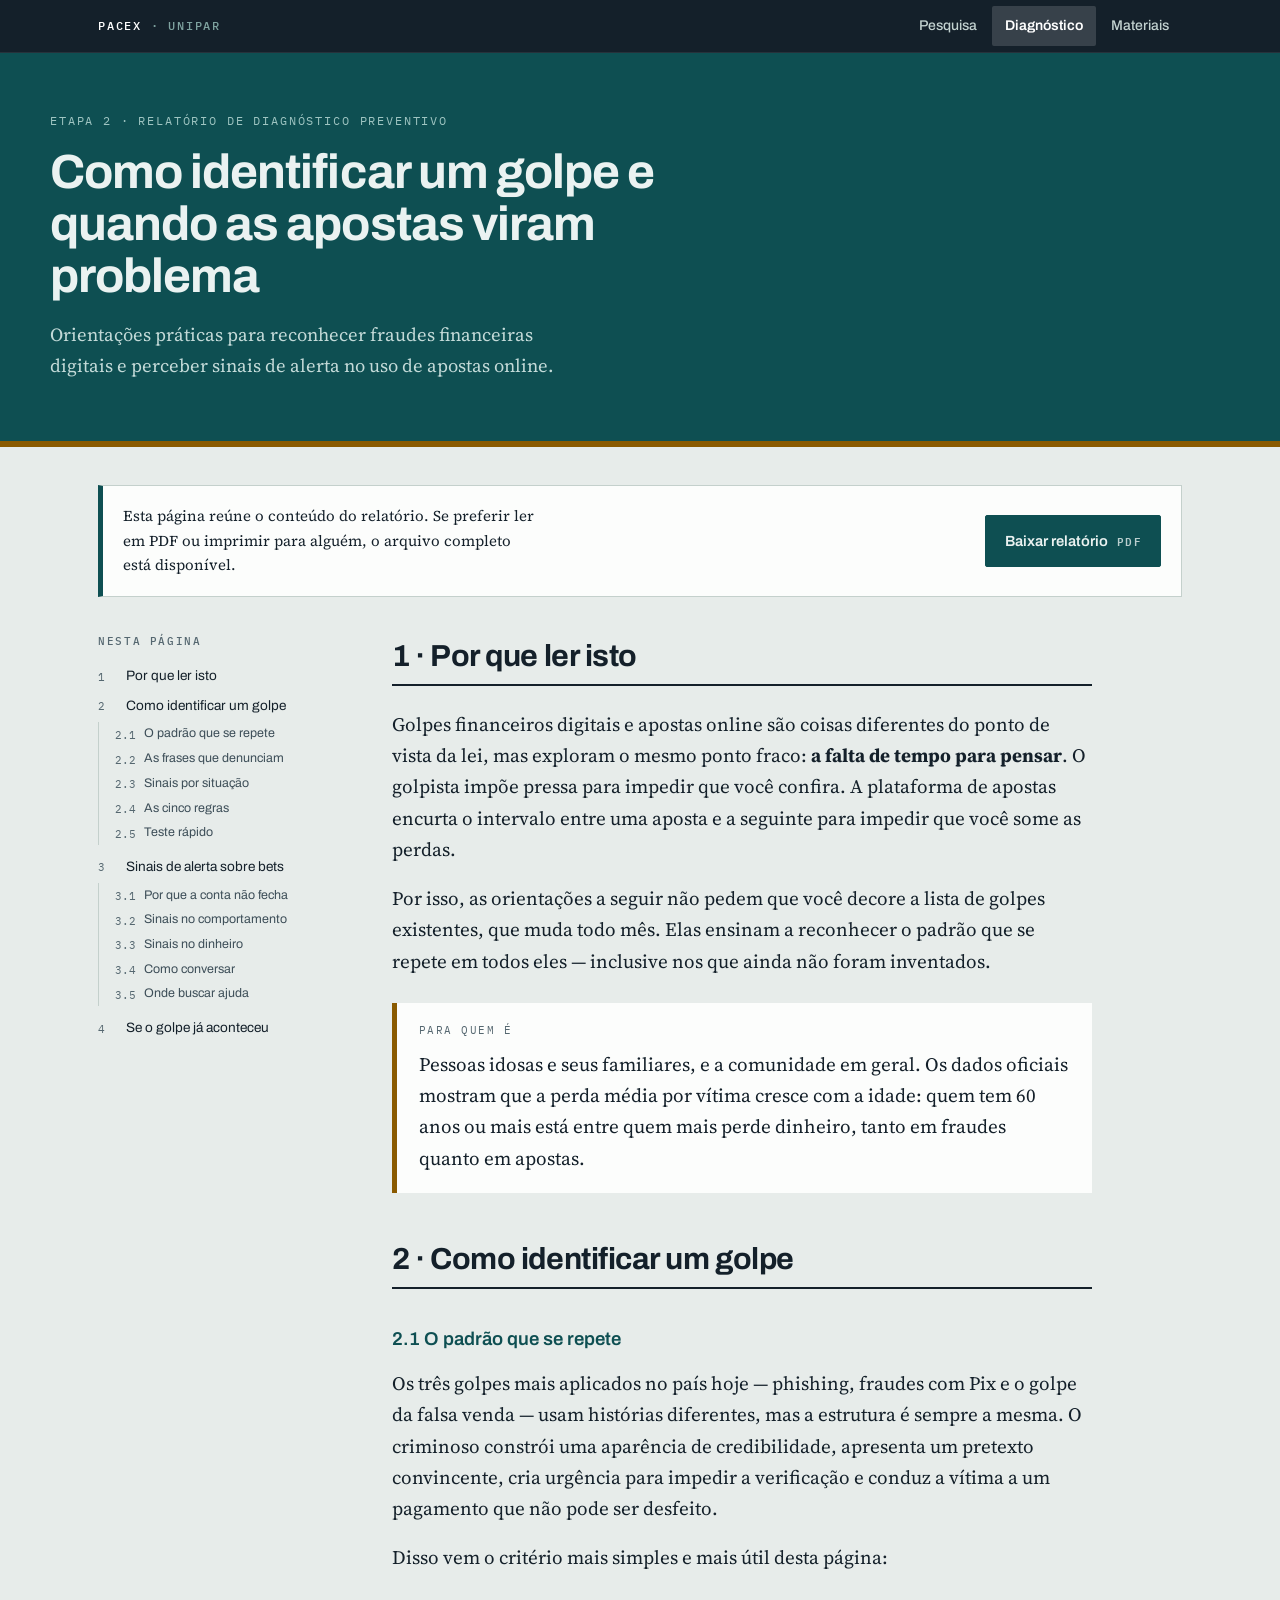
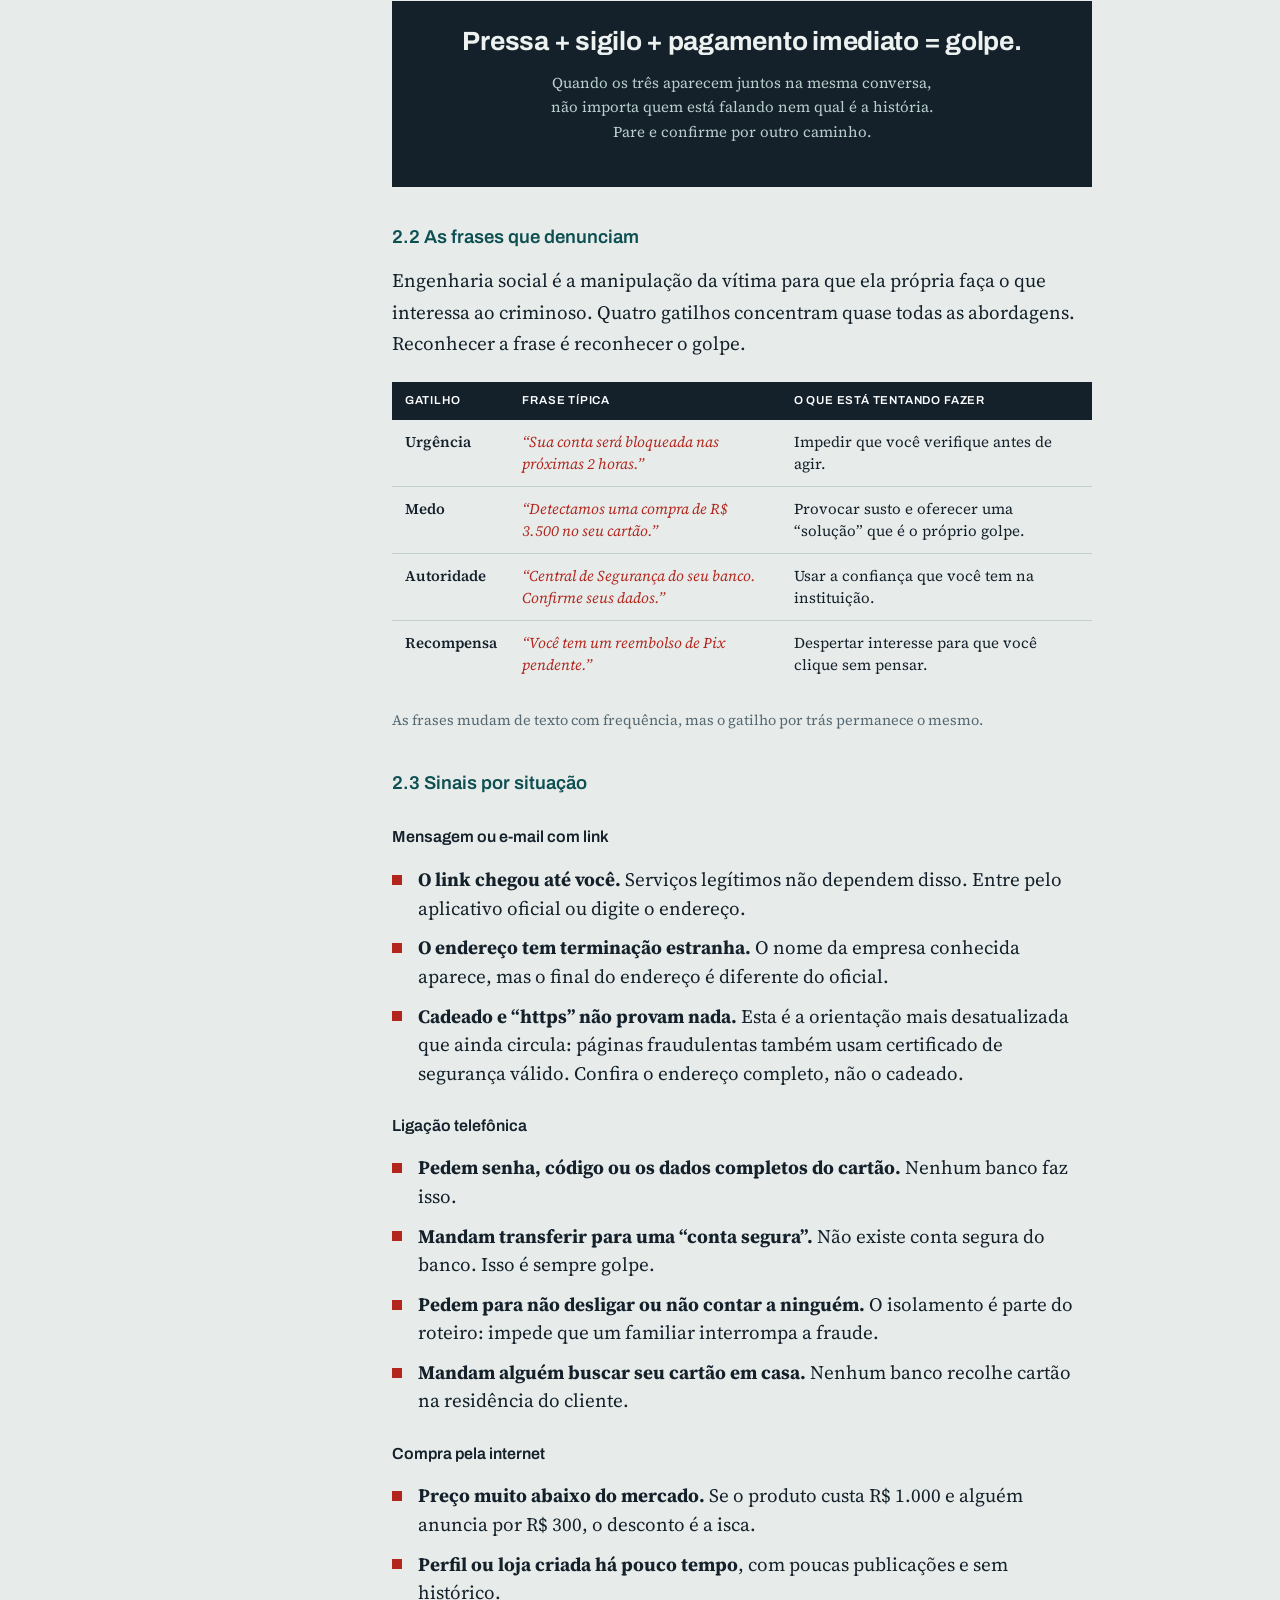
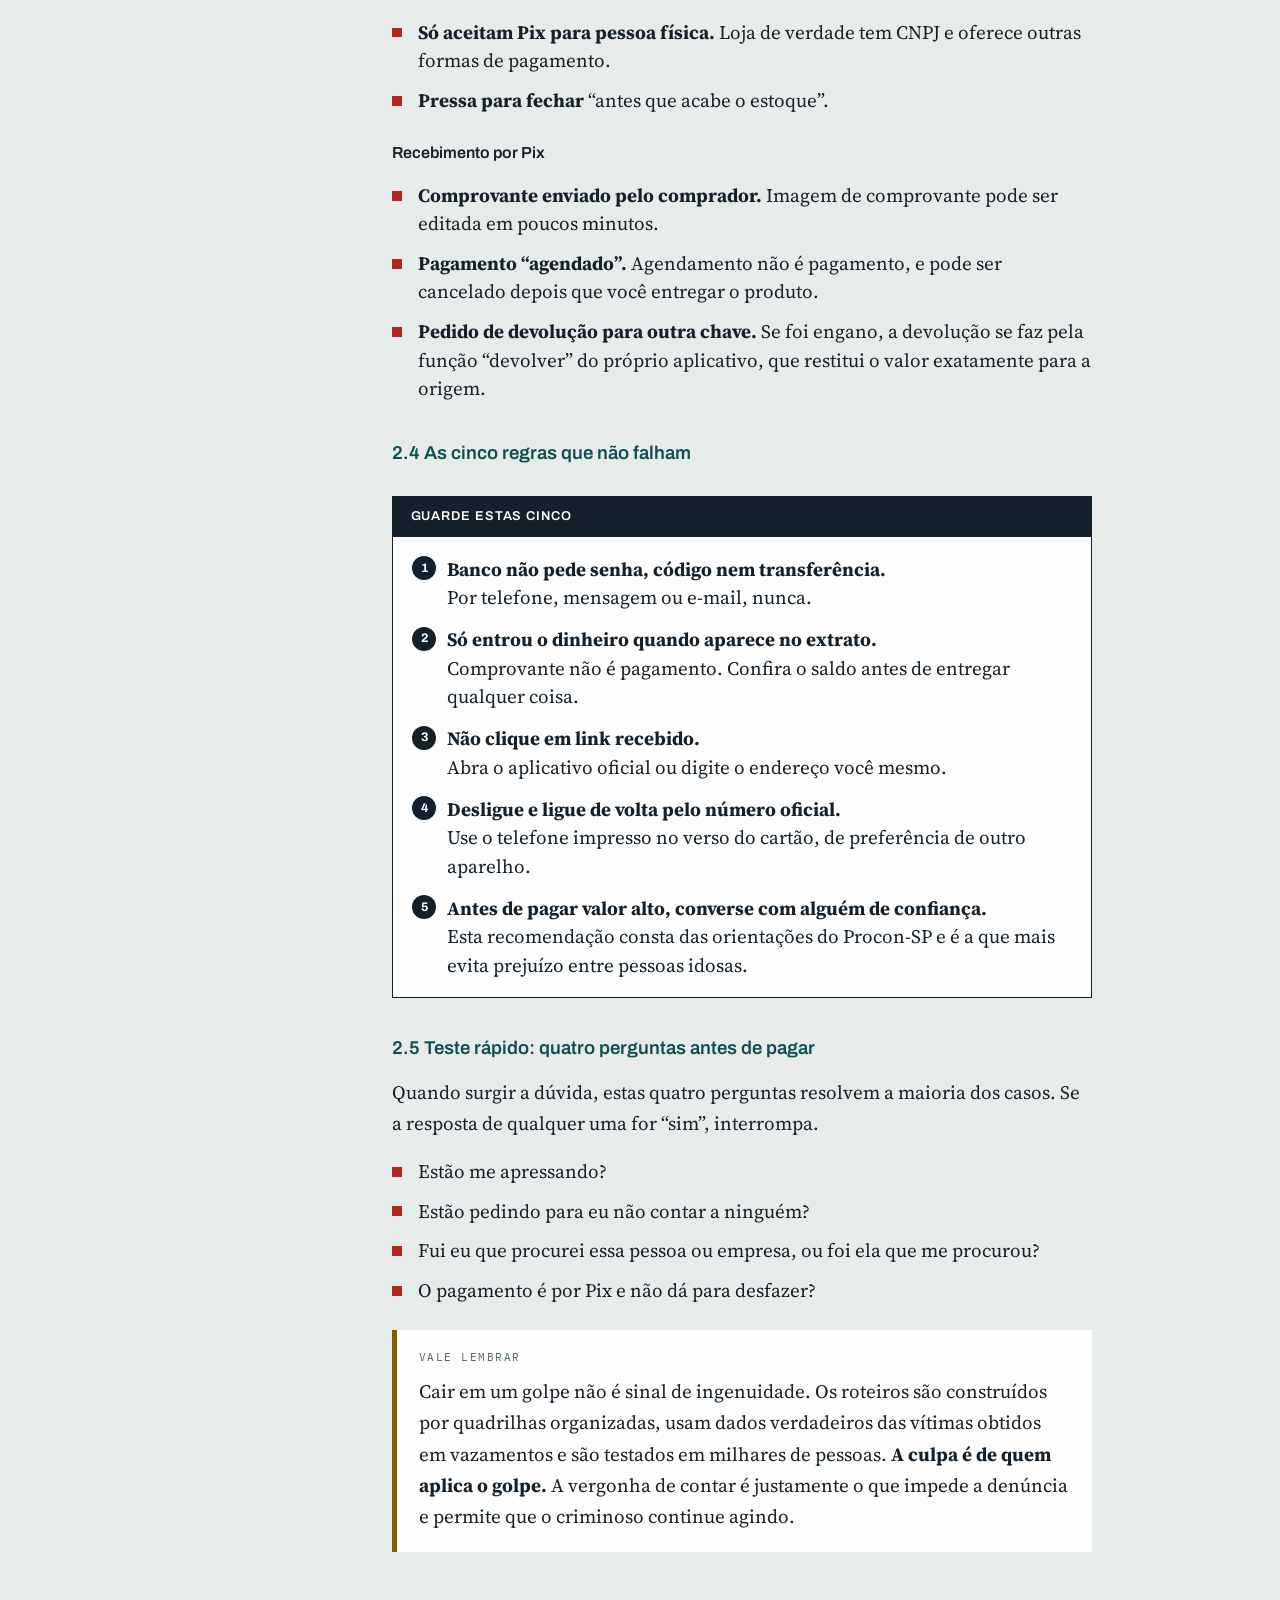
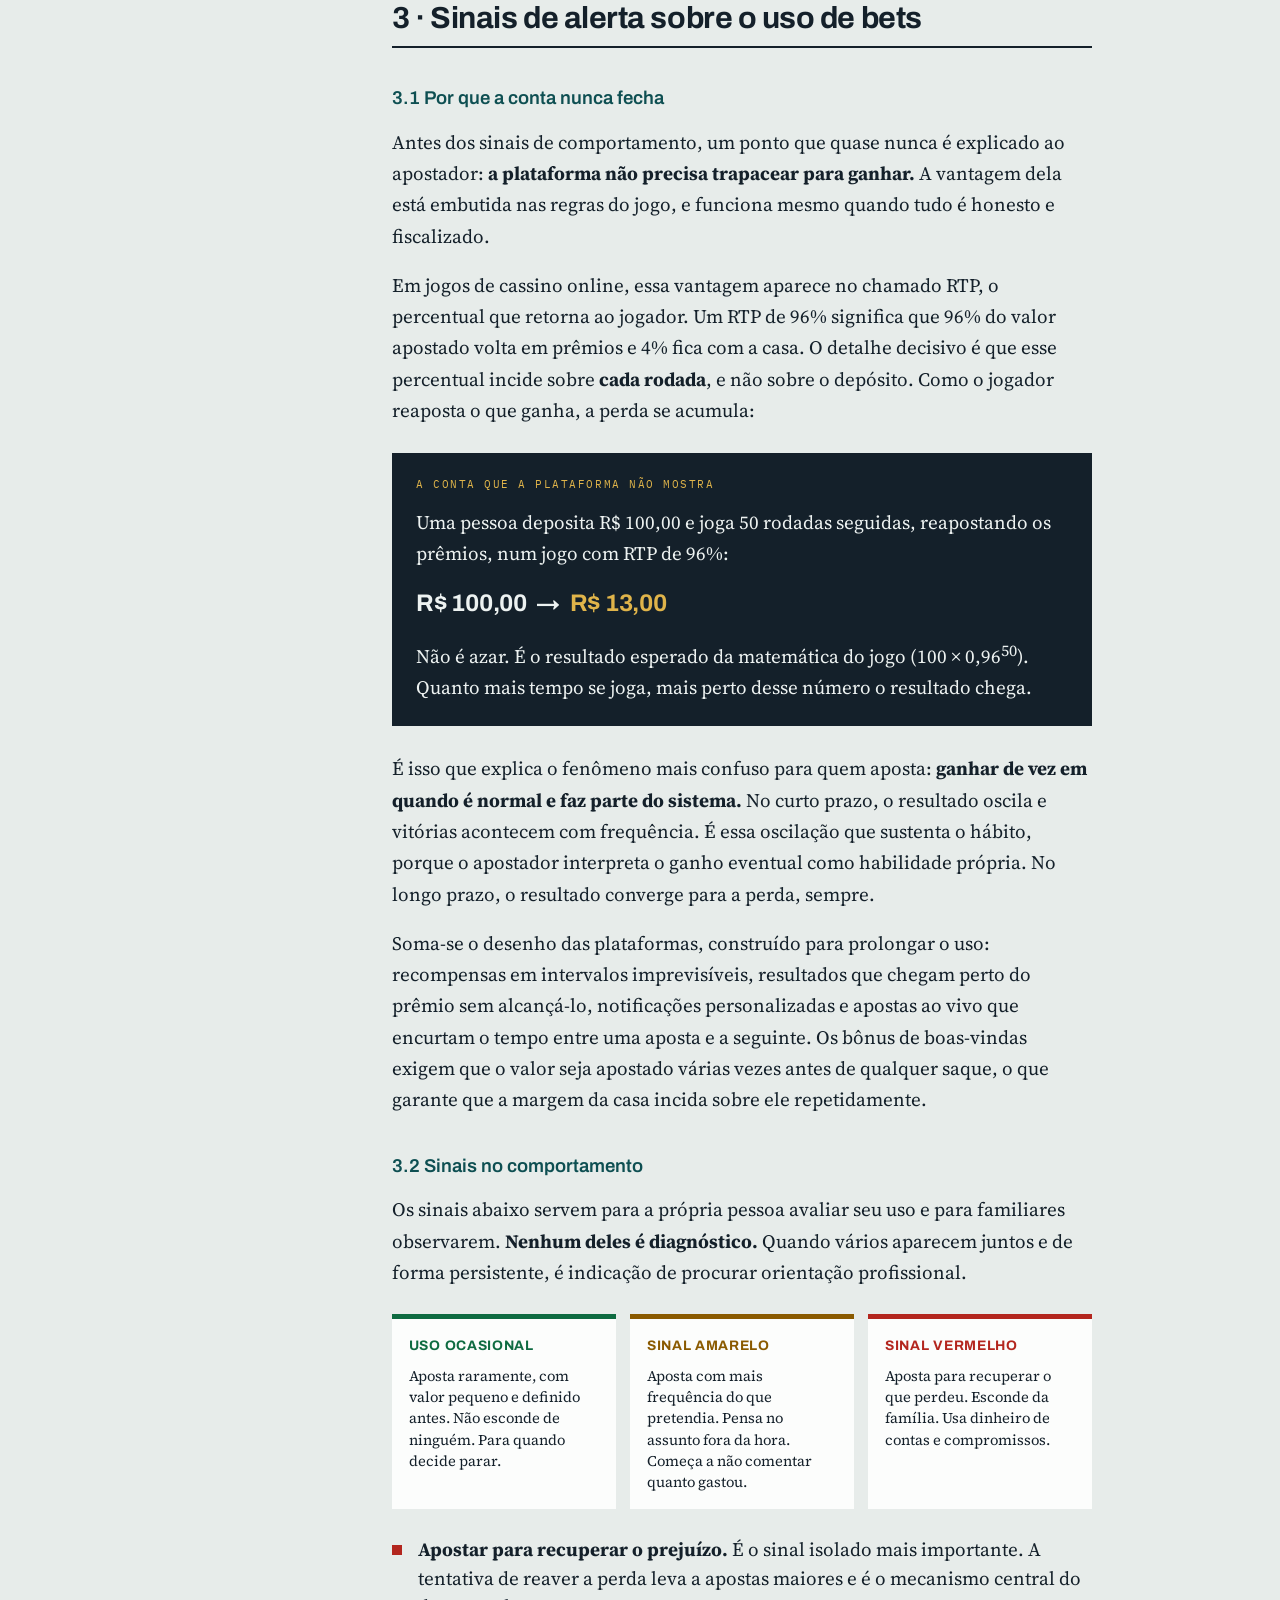
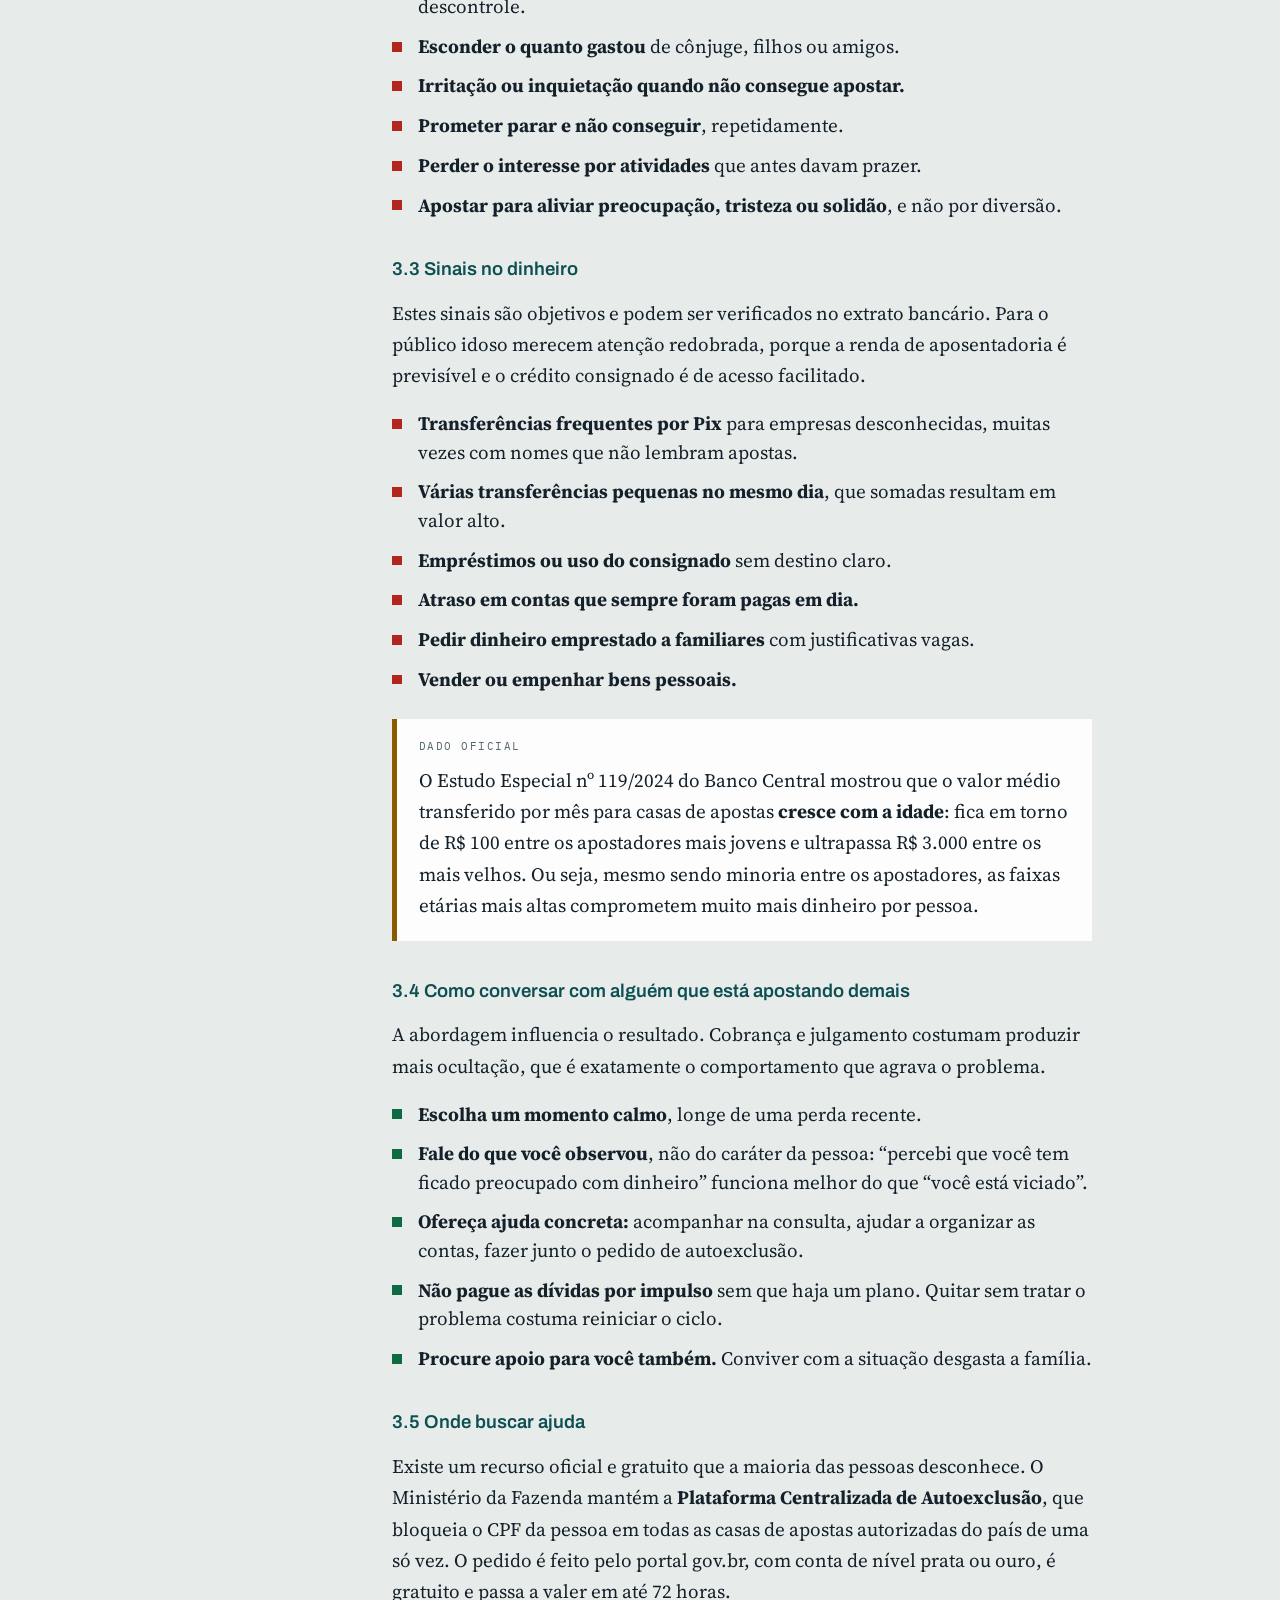
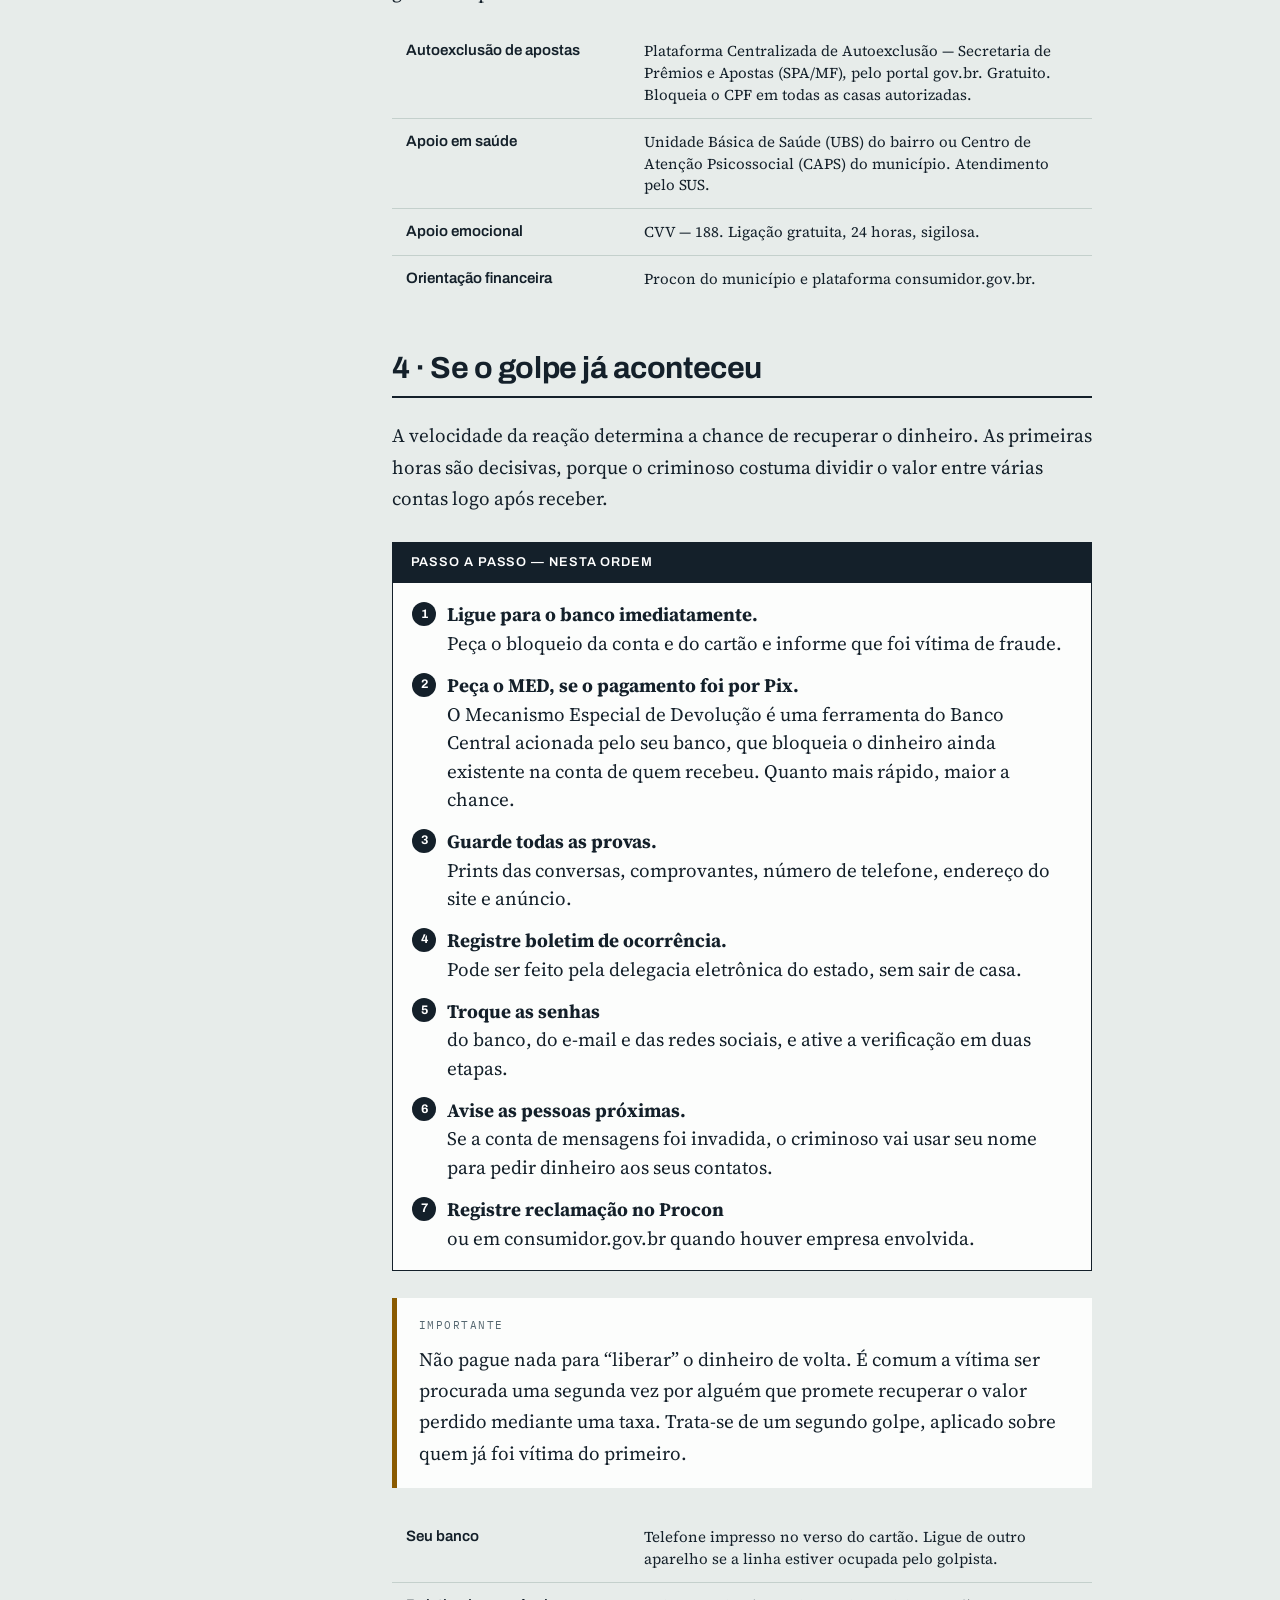
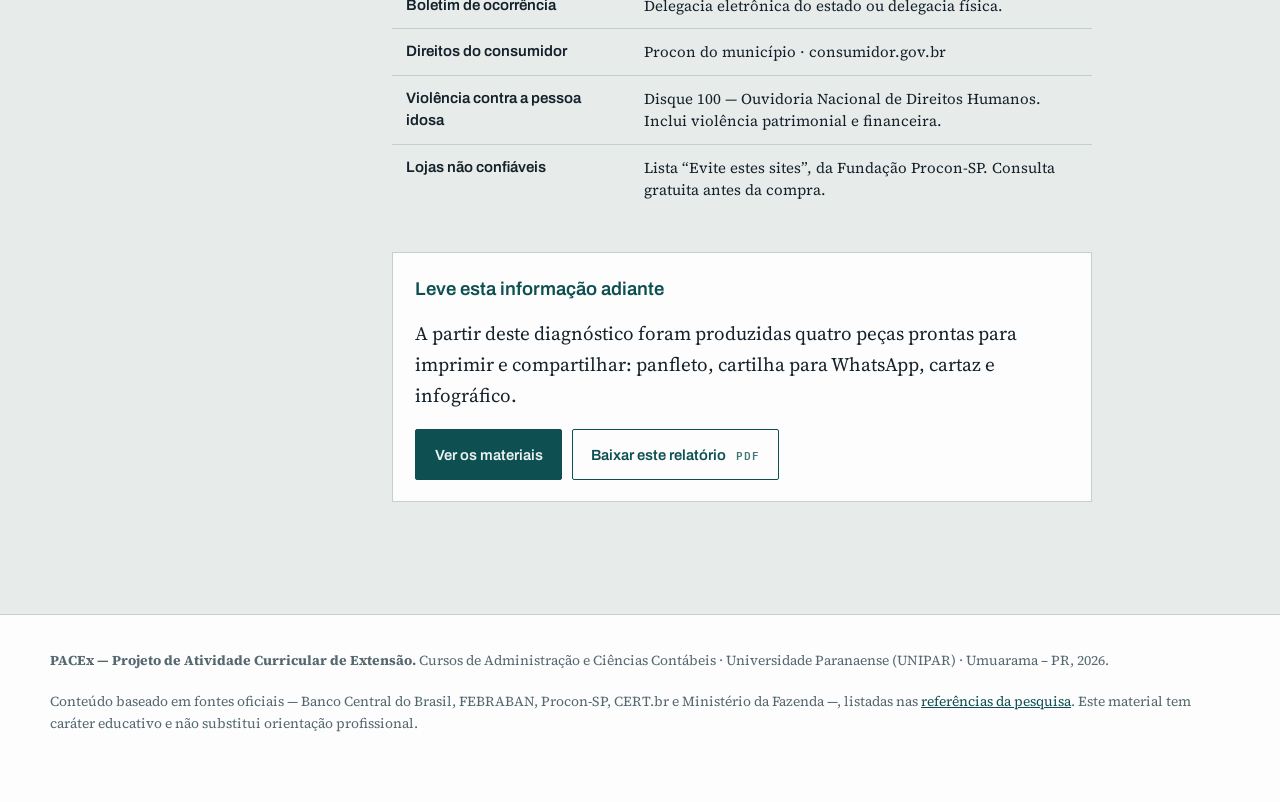
==== diagnostico.html @ dce394f4 "Etapa 2: diagnostico e materiais" ====
<!DOCTYPE html>
<html lang="pt-BR">
<head>
<meta charset="UTF-8">
<meta name="viewport" content="width=device-width, initial-scale=1.0">
<title>Como identificar um golpe e sinais de alerta sobre bets — PACEx UNIPAR</title>
<meta name="description" content="Dicas simples para reconhecer golpes financeiros digitais e identificar sinais de alerta no uso de apostas online. Relatório de Diagnóstico Preventivo do PACEx/UNIPAR.">
<link rel="preconnect" href="https://fonts.googleapis.com">
<link rel="preconnect" href="https://fonts.gstatic.com" crossorigin>
<link href="https://fonts.googleapis.com/css2?family=Archivo:wght@500;600;700&family=Source+Serif+4:opsz,wght@8..60,400;8..60,600&family=IBM+Plex+Mono:wght@400;500&display=swap" rel="stylesheet">
<link rel="stylesheet" href="assets/estilo.css">
<style>
.shell2{display:grid;grid-template-columns:230px 1fr;gap:clamp(2rem,5vw,4rem);align-items:start}
@media(max-width:900px){.shell2{grid-template-columns:1fr;gap:0}}
nav.toc2{position:sticky;top:4.2rem;padding:2.4rem 0;font-family:Archivo,sans-serif}
@media(max-width:900px){nav.toc2{position:static;padding:1.6rem 0 .5rem;border-bottom:1px solid var(--line)}}
nav.toc2 h2{font-family:"IBM Plex Mono",ui-monospace,monospace;font-size:.68rem;letter-spacing:.15em;
  text-transform:uppercase;color:var(--muted);margin:0 0 .9rem;font-weight:500;border:none;padding:0}
nav.toc2 ul{list-style:none;margin:0;padding:0}
nav.toc2 > ul > li{margin-bottom:.1rem}
nav.toc2 a{display:flex;gap:.5rem;text-decoration:none;color:var(--ink);
  font-size:.85rem;line-height:1.35;padding:.3rem .4rem .3rem 0}
nav.toc2 a b{font-family:"IBM Plex Mono",ui-monospace,monospace;font-size:.68rem;font-weight:400;
  color:var(--muted);min-width:1.8em;padding-top:.15rem}
nav.toc2 ul ul{margin:.1rem 0 .5rem;padding-left:.5rem;border-left:1px solid var(--line)}
nav.toc2 ul ul a{font-size:.78rem;color:#3D4E58;padding:.24rem .4rem .24rem .5rem}
nav.toc2 a:hover,nav.toc2 a:hover b{color:var(--teal)}
nav.toc2 a.ativo,nav.toc2 a.ativo b{color:var(--teal);font-weight:600}

.aviso-topo{
  background:var(--surface);border:1px solid var(--line);border-left:5px solid var(--teal);
  padding:1.1rem 1.25rem;margin:2.4rem 0 0;display:flex;flex-wrap:wrap;gap:1rem;
  align-items:center;justify-content:space-between;
}
.aviso-topo p{margin:0;font-size:.94rem;max-width:52ch}
.regra-ouro{
  background:var(--ink);color:#EDF2F1;padding:1.5rem 1.6rem;margin:1.7rem 0;text-align:center;
}
.regra-ouro .frase{
  font-family:Archivo,sans-serif;font-size:clamp(1.2rem,3.2vw,1.65rem);font-weight:700;
  line-height:1.25;letter-spacing:-.01em;
}
.regra-ouro .obs{font-size:.94rem;color:#B9CFCD;margin-top:.8rem;max-width:48ch;margin-left:auto;margin-right:auto}
.canais{width:100%;border-collapse:collapse;margin:1.3rem 0;font-size:.94rem}
.canais td{padding:.75rem .85rem;border-bottom:1px solid var(--line);vertical-align:top;line-height:1.45}
.canais td:first-child{font-family:Archivo,sans-serif;font-weight:600;width:34%}
.canais tr:last-child td{border-bottom:none}
.saiba{
  background:var(--surface);border:1px solid var(--line);padding:1.3rem 1.4rem;margin-top:2.5rem;
}
.saiba h3{margin-top:0}
.saiba .acoes{display:flex;flex-wrap:wrap;gap:.6rem;margin-top:1rem}
</style>
</head>
<body class="pg">

<nav class="sitenav" aria-label="Seções do projeto">
  <div class="sitenav-in">
    <a class="marca" href="index.html">PACEx<span> · UNIPAR</span></a>
    <ul>
      <li><a href="index.html">Pesquisa</a></li>
      <li><a href="diagnostico.html" class="atual" aria-current="page">Diagnóstico</a></li>
      <li><a href="materiais.html">Materiais</a></li>
    </ul>
  </div>
</nav>

<header class="cabeca">
  <div class="cabeca-in">
    <div class="etapa">Etapa 2 · Relatório de Diagnóstico Preventivo</div>
    <h1>Como identificar um golpe e quando as apostas viram problema</h1>
    <p class="sub">Orientações práticas para reconhecer fraudes financeiras digitais e perceber sinais de alerta no uso de apostas online.</p>
  </div>
</header>

<div class="corpo">
  <div class="aviso-topo">
    <p>Esta página reúne o conteúdo do relatório. Se preferir ler em PDF ou imprimir para alguém, o arquivo completo está disponível.</p>
    <a class="btn" href="assets/docs/RelatorioDiagnosticoPreventivo.pdf" download>Baixar relatório <em>PDF</em></a>
  </div>

  <div class="shell2">
    <nav class="toc2" aria-label="Sumário">
      <h2>Nesta página</h2>
      <ul>
        <li><a href="#d1"><b>1</b> Por que ler isto</a></li>
        <li><a href="#d2"><b>2</b> Como identificar um golpe</a>
          <ul>
            <li><a href="#d21"><b>2.1</b> O padrão que se repete</a></li>
            <li><a href="#d22"><b>2.2</b> As frases que denunciam</a></li>
            <li><a href="#d23"><b>2.3</b> Sinais por situação</a></li>
            <li><a href="#d24"><b>2.4</b> As cinco regras</a></li>
            <li><a href="#d25"><b>2.5</b> Teste rápido</a></li>
          </ul>
        </li>
        <li><a href="#d3"><b>3</b> Sinais de alerta sobre bets</a>
          <ul>
            <li><a href="#d31"><b>3.1</b> Por que a conta não fecha</a></li>
            <li><a href="#d32"><b>3.2</b> Sinais no comportamento</a></li>
            <li><a href="#d33"><b>3.3</b> Sinais no dinheiro</a></li>
            <li><a href="#d34"><b>3.4</b> Como conversar</a></li>
            <li><a href="#d35"><b>3.5</b> Onde buscar ajuda</a></li>
          </ul>
        </li>
        <li><a href="#d4"><b>4</b> Se o golpe já aconteceu</a></li>
      </ul>
    </nav>

    <main class="leitura">

      <section id="d1">
        <h2>1 · Por que ler isto</h2>
        <p>Golpes financeiros digitais e apostas online são coisas diferentes do ponto de vista da lei, mas exploram o mesmo ponto fraco: <strong>a falta de tempo para pensar</strong>. O golpista impõe pressa para impedir que você confira. A plataforma de apostas encurta o intervalo entre uma aposta e a seguinte para impedir que você some as perdas.</p>
        <p>Por isso, as orientações a seguir não pedem que você decore a lista de golpes existentes, que muda todo mês. Elas ensinam a reconhecer o padrão que se repete em todos eles — inclusive nos que ainda não foram inventados.</p>
        <div class="destaque">
          <span class="rot">Para quem é</span>
          <p>Pessoas idosas e seus familiares, e a comunidade em geral. Os dados oficiais mostram que a perda média por vítima cresce com a idade: quem tem 60 anos ou mais está entre quem mais perde dinheiro, tanto em fraudes quanto em apostas.</p>
        </div>
      </section>

      <section id="d2">
        <h2>2 · Como identificar um golpe</h2>

        <h3 id="d21">2.1 O padrão que se repete</h3>
        <p>Os três golpes mais aplicados no país hoje — phishing, fraudes com Pix e o golpe da falsa venda — usam histórias diferentes, mas a estrutura é sempre a mesma. O criminoso constrói uma aparência de credibilidade, apresenta um pretexto convincente, cria urgência para impedir a verificação e conduz a vítima a um pagamento que não pode ser desfeito.</p>
        <p>Disso vem o critério mais simples e mais útil desta página:</p>

        <div class="regra-ouro">
          <div class="frase">Pressa + sigilo + pagamento imediato = golpe.</div>
          <p class="obs">Quando os três aparecem juntos na mesma conversa, não importa quem está falando nem qual é a história. Pare e confirme por outro caminho.</p>
        </div>

        <h3 id="d22">2.2 As frases que denunciam</h3>
        <p>Engenharia social é a manipulação da vítima para que ela própria faça o que interessa ao criminoso. Quatro gatilhos concentram quase todas as abordagens. Reconhecer a frase é reconhecer o golpe.</p>

        <table class="dados">
          <tr><th>Gatilho</th><th>Frase típica</th><th>O que está tentando fazer</th></tr>
          <tr>
            <td>Urgência</td>
            <td class="frase">“Sua conta será bloqueada nas próximas 2 horas.”</td>
            <td>Impedir que você verifique antes de agir.</td>
          </tr>
          <tr>
            <td>Medo</td>
            <td class="frase">“Detectamos uma compra de R$ 3.500 no seu cartão.”</td>
            <td>Provocar susto e oferecer uma “solução” que é o próprio golpe.</td>
          </tr>
          <tr>
            <td>Autoridade</td>
            <td class="frase">“Central de Segurança do seu banco. Confirme seus dados.”</td>
            <td>Usar a confiança que você tem na instituição.</td>
          </tr>
          <tr>
            <td>Recompensa</td>
            <td class="frase">“Você tem um reembolso de Pix pendente.”</td>
            <td>Despertar interesse para que você clique sem pensar.</td>
          </tr>
        </table>
        <p style="font-size:.9rem;color:var(--muted)">As frases mudam de texto com frequência, mas o gatilho por trás permanece o mesmo.</p>

        <h3 id="d23">2.3 Sinais por situação</h3>

        <h4>Mensagem ou e-mail com link</h4>
        <ul class="sinais">
          <li><strong>O link chegou até você.</strong> Serviços legítimos não dependem disso. Entre pelo aplicativo oficial ou digite o endereço.</li>
          <li><strong>O endereço tem terminação estranha.</strong> O nome da empresa conhecida aparece, mas o final do endereço é diferente do oficial.</li>
          <li><strong>Cadeado e “https” não provam nada.</strong> Esta é a orientação mais desatualizada que ainda circula: páginas fraudulentas também usam certificado de segurança válido. Confira o endereço completo, não o cadeado.</li>
        </ul>

        <h4>Ligação telefônica</h4>
        <ul class="sinais">
          <li><strong>Pedem senha, código ou os dados completos do cartão.</strong> Nenhum banco faz isso.</li>
          <li><strong>Mandam transferir para uma “conta segura”.</strong> Não existe conta segura do banco. Isso é sempre golpe.</li>
          <li><strong>Pedem para não desligar ou não contar a ninguém.</strong> O isolamento é parte do roteiro: impede que um familiar interrompa a fraude.</li>
          <li><strong>Mandam alguém buscar seu cartão em casa.</strong> Nenhum banco recolhe cartão na residência do cliente.</li>
        </ul>

        <h4>Compra pela internet</h4>
        <ul class="sinais">
          <li><strong>Preço muito abaixo do mercado.</strong> Se o produto custa R$ 1.000 e alguém anuncia por R$ 300, o desconto é a isca.</li>
          <li><strong>Perfil ou loja criada há pouco tempo</strong>, com poucas publicações e sem histórico.</li>
          <li><strong>Só aceitam Pix para pessoa física.</strong> Loja de verdade tem CNPJ e oferece outras formas de pagamento.</li>
          <li><strong>Pressa para fechar</strong> “antes que acabe o estoque”.</li>
        </ul>

        <h4>Recebimento por Pix</h4>
        <ul class="sinais">
          <li><strong>Comprovante enviado pelo comprador.</strong> Imagem de comprovante pode ser editada em poucos minutos.</li>
          <li><strong>Pagamento “agendado”.</strong> Agendamento não é pagamento, e pode ser cancelado depois que você entregar o produto.</li>
          <li><strong>Pedido de devolução para outra chave.</strong> Se foi engano, a devolução se faz pela função “devolver” do próprio aplicativo, que restitui o valor exatamente para a origem.</li>
        </ul>

        <h3 id="d24">2.4 As cinco regras que não falham</h3>
        <div class="caixa">
          <div class="cab">Guarde estas cinco</div>
          <div class="in">
            <ol>
              <li><b>Banco não pede senha, código nem transferência.</b> Por telefone, mensagem ou e-mail, nunca.</li>
              <li><b>Só entrou o dinheiro quando aparece no extrato.</b> Comprovante não é pagamento. Confira o saldo antes de entregar qualquer coisa.</li>
              <li><b>Não clique em link recebido.</b> Abra o aplicativo oficial ou digite o endereço você mesmo.</li>
              <li><b>Desligue e ligue de volta pelo número oficial.</b> Use o telefone impresso no verso do cartão, de preferência de outro aparelho.</li>
              <li><b>Antes de pagar valor alto, converse com alguém de confiança.</b> Esta recomendação consta das orientações do Procon-SP e é a que mais evita prejuízo entre pessoas idosas.</li>
            </ol>
          </div>
        </div>

        <h3 id="d25">2.5 Teste rápido: quatro perguntas antes de pagar</h3>
        <p>Quando surgir a dúvida, estas quatro perguntas resolvem a maioria dos casos. Se a resposta de qualquer uma for “sim”, interrompa.</p>
        <ul class="sinais">
          <li>Estão me apressando?</li>
          <li>Estão pedindo para eu não contar a ninguém?</li>
          <li>Fui eu que procurei essa pessoa ou empresa, ou foi ela que me procurou?</li>
          <li>O pagamento é por Pix e não dá para desfazer?</li>
        </ul>

        <div class="destaque">
          <span class="rot">Vale lembrar</span>
          <p>Cair em um golpe não é sinal de ingenuidade. Os roteiros são construídos por quadrilhas organizadas, usam dados verdadeiros das vítimas obtidos em vazamentos e são testados em milhares de pessoas. <strong>A culpa é de quem aplica o golpe.</strong> A vergonha de contar é justamente o que impede a denúncia e permite que o criminoso continue agindo.</p>
        </div>
      </section>

      <section id="d3">
        <h2>3 · Sinais de alerta sobre o uso de bets</h2>

        <h3 id="d31">3.1 Por que a conta nunca fecha</h3>
        <p>Antes dos sinais de comportamento, um ponto que quase nunca é explicado ao apostador: <strong>a plataforma não precisa trapacear para ganhar.</strong> A vantagem dela está embutida nas regras do jogo, e funciona mesmo quando tudo é honesto e fiscalizado.</p>
        <p>Em jogos de cassino online, essa vantagem aparece no chamado RTP, o percentual que retorna ao jogador. Um RTP de 96% significa que 96% do valor apostado volta em prêmios e 4% fica com a casa. O detalhe decisivo é que esse percentual incide sobre <strong>cada rodada</strong>, e não sobre o depósito. Como o jogador reaposta o que ganha, a perda se acumula:</p>

        <div class="conta">
          <span class="rot">A conta que a plataforma não mostra</span>
          <p>Uma pessoa deposita R$ 100,00 e joga 50 rodadas seguidas, reapostando os prêmios, num jogo com RTP de 96%:</p>
          <p class="calc">R$ 100,00 &nbsp;→&nbsp; <em>R$ 13,00</em></p>
          <p>Não é azar. É o resultado esperado da matemática do jogo (100 × 0,96<sup>50</sup>). Quanto mais tempo se joga, mais perto desse número o resultado chega.</p>
        </div>

        <p>É isso que explica o fenômeno mais confuso para quem aposta: <strong>ganhar de vez em quando é normal e faz parte do sistema.</strong> No curto prazo, o resultado oscila e vitórias acontecem com frequência. É essa oscilação que sustenta o hábito, porque o apostador interpreta o ganho eventual como habilidade própria. No longo prazo, o resultado converge para a perda, sempre.</p>
        <p>Soma-se o desenho das plataformas, construído para prolongar o uso: recompensas em intervalos imprevisíveis, resultados que chegam perto do prêmio sem alcançá-lo, notificações personalizadas e apostas ao vivo que encurtam o tempo entre uma aposta e a seguinte. Os bônus de boas-vindas exigem que o valor seja apostado várias vezes antes de qualquer saque, o que garante que a margem da casa incida sobre ele repetidamente.</p>

        <h3 id="d32">3.2 Sinais no comportamento</h3>
        <p>Os sinais abaixo servem para a própria pessoa avaliar seu uso e para familiares observarem. <strong>Nenhum deles é diagnóstico.</strong> Quando vários aparecem juntos e de forma persistente, é indicação de procurar orientação profissional.</p>

        <div class="semaforo">
          <div class="s1">
            <h5>Uso ocasional</h5>
            <p>Aposta raramente, com valor pequeno e definido antes. Não esconde de ninguém. Para quando decide parar.</p>
          </div>
          <div class="s2">
            <h5>Sinal amarelo</h5>
            <p>Aposta com mais frequência do que pretendia. Pensa no assunto fora da hora. Começa a não comentar quanto gastou.</p>
          </div>
          <div class="s3">
            <h5>Sinal vermelho</h5>
            <p>Aposta para recuperar o que perdeu. Esconde da família. Usa dinheiro de contas e compromissos.</p>
          </div>
        </div>

        <ul class="sinais">
          <li><strong>Apostar para recuperar o prejuízo.</strong> É o sinal isolado mais importante. A tentativa de reaver a perda leva a apostas maiores e é o mecanismo central do descontrole.</li>
          <li><strong>Esconder o quanto gastou</strong> de cônjuge, filhos ou amigos.</li>
          <li><strong>Irritação ou inquietação quando não consegue apostar.</strong></li>
          <li><strong>Prometer parar e não conseguir</strong>, repetidamente.</li>
          <li><strong>Perder o interesse por atividades</strong> que antes davam prazer.</li>
          <li><strong>Apostar para aliviar preocupação, tristeza ou solidão</strong>, e não por diversão.</li>
        </ul>

        <h3 id="d33">3.3 Sinais no dinheiro</h3>
        <p>Estes sinais são objetivos e podem ser verificados no extrato bancário. Para o público idoso merecem atenção redobrada, porque a renda de aposentadoria é previsível e o crédito consignado é de acesso facilitado.</p>
        <ul class="sinais">
          <li><strong>Transferências frequentes por Pix</strong> para empresas desconhecidas, muitas vezes com nomes que não lembram apostas.</li>
          <li><strong>Várias transferências pequenas no mesmo dia</strong>, que somadas resultam em valor alto.</li>
          <li><strong>Empréstimos ou uso do consignado</strong> sem destino claro.</li>
          <li><strong>Atraso em contas que sempre foram pagas em dia.</strong></li>
          <li><strong>Pedir dinheiro emprestado a familiares</strong> com justificativas vagas.</li>
          <li><strong>Vender ou empenhar bens pessoais.</strong></li>
        </ul>

        <div class="destaque">
          <span class="rot">Dado oficial</span>
          <p>O Estudo Especial nº 119/2024 do Banco Central mostrou que o valor médio transferido por mês para casas de apostas <strong>cresce com a idade</strong>: fica em torno de R$ 100 entre os apostadores mais jovens e ultrapassa R$ 3.000 entre os mais velhos. Ou seja, mesmo sendo minoria entre os apostadores, as faixas etárias mais altas comprometem muito mais dinheiro por pessoa.</p>
        </div>

        <h3 id="d34">3.4 Como conversar com alguém que está apostando demais</h3>
        <p>A abordagem influencia o resultado. Cobrança e julgamento costumam produzir mais ocultação, que é exatamente o comportamento que agrava o problema.</p>
        <ul class="sinais bom">
          <li><strong>Escolha um momento calmo</strong>, longe de uma perda recente.</li>
          <li><strong>Fale do que você observou</strong>, não do caráter da pessoa: “percebi que você tem ficado preocupado com dinheiro” funciona melhor do que “você está viciado”.</li>
          <li><strong>Ofereça ajuda concreta:</strong> acompanhar na consulta, ajudar a organizar as contas, fazer junto o pedido de autoexclusão.</li>
          <li><strong>Não pague as dívidas por impulso</strong> sem que haja um plano. Quitar sem tratar o problema costuma reiniciar o ciclo.</li>
          <li><strong>Procure apoio para você também.</strong> Conviver com a situação desgasta a família.</li>
        </ul>

        <h3 id="d35">3.5 Onde buscar ajuda</h3>
        <p>Existe um recurso oficial e gratuito que a maioria das pessoas desconhece. O Ministério da Fazenda mantém a <strong>Plataforma Centralizada de Autoexclusão</strong>, que bloqueia o CPF da pessoa em todas as casas de apostas autorizadas do país de uma só vez. O pedido é feito pelo portal gov.br, com conta de nível prata ou ouro, é gratuito e passa a valer em até 72 horas.</p>
        <table class="canais">
          <tr>
            <td>Autoexclusão de apostas</td>
            <td>Plataforma Centralizada de Autoexclusão — Secretaria de Prêmios e Apostas (SPA/MF), pelo portal gov.br. Gratuito. Bloqueia o CPF em todas as casas autorizadas.</td>
          </tr>
          <tr>
            <td>Apoio em saúde</td>
            <td>Unidade Básica de Saúde (UBS) do bairro ou Centro de Atenção Psicossocial (CAPS) do município. Atendimento pelo SUS.</td>
          </tr>
          <tr>
            <td>Apoio emocional</td>
            <td>CVV — 188. Ligação gratuita, 24 horas, sigilosa.</td>
          </tr>
          <tr>
            <td>Orientação financeira</td>
            <td>Procon do município e plataforma consumidor.gov.br.</td>
          </tr>
        </table>
      </section>

      <section id="d4">
        <h2>4 · Se o golpe já aconteceu</h2>
        <p>A velocidade da reação determina a chance de recuperar o dinheiro. As primeiras horas são decisivas, porque o criminoso costuma dividir o valor entre várias contas logo após receber.</p>

        <div class="caixa">
          <div class="cab">Passo a passo — nesta ordem</div>
          <div class="in">
            <ol>
              <li><b>Ligue para o banco imediatamente.</b> Peça o bloqueio da conta e do cartão e informe que foi vítima de fraude.</li>
              <li><b>Peça o MED, se o pagamento foi por Pix.</b> O Mecanismo Especial de Devolução é uma ferramenta do Banco Central acionada pelo seu banco, que bloqueia o dinheiro ainda existente na conta de quem recebeu. Quanto mais rápido, maior a chance.</li>
              <li><b>Guarde todas as provas.</b> Prints das conversas, comprovantes, número de telefone, endereço do site e anúncio.</li>
              <li><b>Registre boletim de ocorrência.</b> Pode ser feito pela delegacia eletrônica do estado, sem sair de casa.</li>
              <li><b>Troque as senhas</b> do banco, do e-mail e das redes sociais, e ative a verificação em duas etapas.</li>
              <li><b>Avise as pessoas próximas.</b> Se a conta de mensagens foi invadida, o criminoso vai usar seu nome para pedir dinheiro aos seus contatos.</li>
              <li><b>Registre reclamação no Procon</b> ou em consumidor.gov.br quando houver empresa envolvida.</li>
            </ol>
          </div>
        </div>

        <div class="destaque">
          <span class="rot">Importante</span>
          <p>Não pague nada para “liberar” o dinheiro de volta. É comum a vítima ser procurada uma segunda vez por alguém que promete recuperar o valor perdido mediante uma taxa. Trata-se de um segundo golpe, aplicado sobre quem já foi vítima do primeiro.</p>
        </div>

        <table class="canais">
          <tr><td>Seu banco</td><td>Telefone impresso no verso do cartão. Ligue de outro aparelho se a linha estiver ocupada pelo golpista.</td></tr>
          <tr><td>Boletim de ocorrência</td><td>Delegacia eletrônica do estado ou delegacia física.</td></tr>
          <tr><td>Direitos do consumidor</td><td>Procon do município · consumidor.gov.br</td></tr>
          <tr><td>Violência contra a pessoa idosa</td><td>Disque 100 — Ouvidoria Nacional de Direitos Humanos. Inclui violência patrimonial e financeira.</td></tr>
          <tr><td>Lojas não confiáveis</td><td>Lista “Evite estes sites”, da Fundação Procon-SP. Consulta gratuita antes da compra.</td></tr>
        </table>

        <div class="saiba">
          <h3>Leve esta informação adiante</h3>
          <p>A partir deste diagnóstico foram produzidas quatro peças prontas para imprimir e compartilhar: panfleto, cartilha para WhatsApp, cartaz e infográfico.</p>
          <div class="acoes">
            <a class="btn" href="materiais.html">Ver os materiais</a>
            <a class="btn vazado" href="assets/docs/RelatorioDiagnosticoPreventivo.pdf" download>Baixar este relatório <em>PDF</em></a>
          </div>
        </div>
      </section>

    </main>
  </div>
</div>

<footer class="rodape">
  <div class="rodape-in">
    <p><strong>PACEx — Projeto de Atividade Curricular de Extensão.</strong> Cursos de Administração e Ciências Contábeis · Universidade Paranaense (UNIPAR) · Umuarama – PR, 2026.</p>
    <p style="margin-top:.7rem">Conteúdo baseado em fontes oficiais — Banco Central do Brasil, FEBRABAN, Procon-SP, CERT.br e Ministério da Fazenda —, listadas nas <a href="index.html#refs">referências da pesquisa</a>. Este material tem caráter educativo e não substitui orientação profissional.</p>
  </div>
</footer>

<script>
(function(){
  var alvos = [].slice.call(document.querySelectorAll('section[id], h3[id]'));
  var links = {};
  document.querySelectorAll('nav.toc2 a').forEach(function(a){
    links[a.getAttribute('href').slice(1)] = a;
  });
  if(!('IntersectionObserver' in window) || !alvos.length) return;
  var visiveis = new Set();
  var obs = new IntersectionObserver(function(es){
    es.forEach(function(e){
      if(e.isIntersecting) visiveis.add(e.target.id); else visiveis.delete(e.target.id);
    });
    var atual = alvos.filter(function(t){ return visiveis.has(t.id); })[0];
    Object.keys(links).forEach(function(k){ links[k].classList.remove('ativo'); });
    if(atual && links[atual.id]) links[atual.id].classList.add('ativo');
  }, { rootMargin: '-15% 0px -70% 0px' });
  alvos.forEach(function(t){ obs.observe(t); });
})();
</script>
</body>
</html>
---- assets/estilo.css ----
/* ============================================================
   PACEx — estilo compartilhado entre as páginas do site
   Mantém os mesmos tokens visuais da página de pesquisa.
   ============================================================ */

:root{
  --paper:#E7ECEA;
  --surface:#FCFDFC;
  --ink:#14202A;
  --teal:#0E4F52;
  --ochre:#8A5A00;
  --muted:#556770;
  --line:#C4D0CC;
  --alerta:#B3261E;
  --ok:#0E6B41;
}

/* ---------- barra de navegação do site ---------- */
.sitenav{
  background:var(--ink);
  position:sticky;top:0;z-index:60;
  border-bottom:1px solid rgba(255,255,255,.08);
}
.sitenav-in{
  max-width:1180px;margin:0 auto;
  padding:.35rem clamp(1.25rem,5vw,3rem);
  display:flex;align-items:center;justify-content:space-between;
  gap:.75rem;flex-wrap:wrap;min-height:52px;
}
.sitenav .marca{
  font-family:"IBM Plex Mono",ui-monospace,monospace;
  font-size:.74rem;letter-spacing:.15em;text-transform:uppercase;
  color:#fff;text-decoration:none;font-weight:500;white-space:nowrap;
}
.sitenav .marca span{color:#7FA3A0}
.sitenav ul{list-style:none;display:flex;gap:.15rem;margin:0;padding:0;flex-wrap:wrap}
.sitenav ul a{
  font-family:Archivo,system-ui,sans-serif;font-size:.88rem;font-weight:500;
  color:#C3D2D0;text-decoration:none;padding:.5rem .8rem;border-radius:2px;display:block;
}
.sitenav ul a:hover{color:#fff;background:rgba(255,255,255,.09)}
.sitenav ul a:focus-visible{outline:2px solid #7FA3A0;outline-offset:-2px}
.sitenav ul a.atual{color:#fff;background:rgba(255,255,255,.15);font-weight:600}

/* ---------- base das páginas novas ---------- */
.pg{
  background:var(--paper);color:var(--ink);
  font-family:"Source Serif 4",Georgia,serif;
  font-size:19px;line-height:1.65;margin:0;
  -webkit-font-smoothing:antialiased;
}
.pg *{box-sizing:border-box}
.cabeca{
  background:var(--teal);color:#EAF2F1;
  padding:clamp(2.2rem,5vw,3.6rem) clamp(1.25rem,5vw,3rem) clamp(1.9rem,4vw,2.6rem);
  border-bottom:6px solid var(--ochre);
}
.cabeca-in{max-width:1180px;margin:0 auto}
.cabeca .etapa{
  font-family:"IBM Plex Mono",ui-monospace,monospace;font-size:.72rem;letter-spacing:.16em;
  text-transform:uppercase;color:#9FC5C2;margin-bottom:1.1rem;
}
.cabeca h1{
  font-family:Archivo,system-ui,sans-serif;font-weight:700;
  font-size:clamp(1.8rem,4.6vw,3rem);line-height:1.08;letter-spacing:-.02em;
  max-width:22ch;margin:0;
}
.cabeca .sub{
  font-size:clamp(1rem,2.1vw,1.16rem);color:#C3DAD8;
  margin-top:1.1rem;max-width:56ch;
}

.corpo{max-width:1180px;margin:0 auto;padding:0 clamp(1.25rem,5vw,3rem)}
.leitura{max-width:70ch;padding:2.6rem 0 4rem}
.pg h2{
  font-family:Archivo,system-ui,sans-serif;font-weight:700;
  font-size:clamp(1.4rem,3.3vw,1.9rem);line-height:1.2;letter-spacing:-.015em;
  padding-bottom:.6rem;border-bottom:2px solid var(--ink);margin:0 0 1.4rem;
}
.pg h3{font-family:Archivo,sans-serif;font-weight:600;font-size:1.16rem;margin:2.2rem 0 .8rem;color:var(--teal)}
.pg h4{font-family:Archivo,sans-serif;font-weight:600;font-size:1rem;margin:1.6rem 0 .6rem}
.pg p{margin:0 0 1.1rem}
.pg section{margin-bottom:3rem;scroll-margin-top:4.5rem}

/* ---------- componentes ---------- */
.destaque{
  background:var(--surface);border-left:5px solid var(--ochre);
  padding:1.2rem 1.35rem;margin:1.6rem 0;
}
.destaque .rot{
  font-family:"IBM Plex Mono",ui-monospace,monospace;
  font-size:.68rem;letter-spacing:.14em;text-transform:uppercase;
  color:var(--muted);display:block;margin-bottom:.55rem;
}
.destaque p{margin:0}
.destaque p+p{margin-top:.7rem}
.destaque .grande{font-family:Archivo,sans-serif;font-size:1.22rem;font-weight:700;line-height:1.3}

.caixa{border:1px solid var(--ink);background:var(--surface);margin:1.7rem 0}
.caixa .cab{
  background:var(--ink);color:#fff;padding:.6rem 1.1rem;
  font-family:Archivo,sans-serif;font-size:.8rem;font-weight:600;
  letter-spacing:.07em;text-transform:uppercase;
}
.caixa .in{padding:1.1rem 1.2rem}
.caixa ol{list-style:none;counter-reset:n;margin:0;padding:0}
.caixa ol li{
  counter-increment:n;position:relative;padding-left:2.2rem;margin-bottom:.85rem;line-height:1.5;
}
.caixa ol li:last-child{margin-bottom:0}
.caixa ol li::before{
  content:counter(n);position:absolute;left:0;top:.12em;
  width:1.5rem;height:1.5rem;background:var(--ink);color:#fff;border-radius:50%;
  font-family:Archivo,sans-serif;font-size:.78rem;font-weight:700;
  display:flex;align-items:center;justify-content:center;
}
.caixa ol li b{display:block}

ul.sinais{list-style:none;margin:.9rem 0 1.4rem;padding:0}
ul.sinais li{position:relative;padding-left:1.6rem;margin-bottom:.7rem;line-height:1.5}
ul.sinais li::before{
  content:"";position:absolute;left:0;top:.52em;width:.62rem;height:.62rem;background:var(--alerta);
}
ul.sinais.bom li::before{background:var(--ok)}

table.dados{width:100%;border-collapse:collapse;margin:1.4rem 0;font-size:.94rem}
table.dados th{
  background:var(--ink);color:#fff;text-align:left;padding:.6rem .8rem;
  font-family:Archivo,sans-serif;font-size:.72rem;font-weight:600;
  letter-spacing:.07em;text-transform:uppercase;
}
table.dados td{padding:.7rem .8rem;border-bottom:1px solid var(--line);vertical-align:top;line-height:1.45}
table.dados tr:last-child td{border-bottom:none}
table.dados td.frase{font-style:italic;color:var(--alerta)}
table.dados td:first-child{font-weight:600}

.semaforo{display:grid;grid-template-columns:repeat(auto-fit,minmax(190px,1fr));gap:.9rem;margin:1.6rem 0}
.semaforo div{background:var(--surface);border-top:5px solid;padding:1rem 1.05rem}
.semaforo .s1{border-color:var(--ok)}
.semaforo .s2{border-color:var(--ochre)}
.semaforo .s3{border-color:var(--alerta)}
.semaforo h5{font-family:Archivo,sans-serif;font-size:.86rem;font-weight:700;
  text-transform:uppercase;letter-spacing:.05em;margin:0 0 .5rem}
.semaforo .s1 h5{color:var(--ok)}
.semaforo .s2 h5{color:var(--ochre)}
.semaforo .s3 h5{color:var(--alerta)}
.semaforo p{font-size:.92rem;line-height:1.45;margin:0}

.conta{background:var(--ink);color:#EDF2F1;padding:1.4rem 1.5rem;margin:1.7rem 0}
.conta .rot{
  font-family:"IBM Plex Mono",ui-monospace,monospace;font-size:.68rem;letter-spacing:.14em;
  text-transform:uppercase;color:#E0B44A;display:block;margin-bottom:.8rem;
}
.conta p{margin:0 0 .7rem}
.conta p:last-child{margin-bottom:0}
.conta .calc{
  font-family:Archivo,sans-serif;font-size:1.5rem;font-weight:700;letter-spacing:-.01em;
  margin:.9rem 0;font-variant-numeric:tabular-nums;
}
.conta .calc em{font-style:normal;color:#E0B44A}

/* ---------- rodapé ---------- */
.rodape{
  border-top:1px solid var(--line);background:var(--surface);
  padding:2.2rem clamp(1.25rem,5vw,3rem) 3rem;font-size:.86rem;color:var(--muted);
}
.rodape-in{max-width:1180px;margin:0 auto}
.rodape a{color:var(--teal)}

/* ---------- botões ---------- */
.btn{
  display:inline-flex;align-items:center;gap:.6rem;
  background:var(--teal);color:#EAF2F1;text-decoration:none;
  padding:.78rem 1.15rem;border:1px solid var(--teal);border-radius:2px;
  font-family:Archivo,sans-serif;font-size:.92rem;font-weight:600;
  transition:background .15s;
}
.btn:hover{background:#0A3D40}
.btn:focus-visible{outline:2px solid var(--ochre);outline-offset:2px}
.btn em{font-style:normal;font-family:"IBM Plex Mono",ui-monospace,monospace;
  font-size:.68rem;letter-spacing:.1em;opacity:.78}
.btn.vazado{background:transparent;color:var(--teal)}
.btn.vazado:hover{background:rgba(14,79,82,.08)}

@media print{
  .sitenav,.btn{display:none}
  .pg{background:#fff;font-size:11pt}
  .cabeca{background:#fff;color:#000;border-bottom:2px solid #000}
  .cabeca .sub,.cabeca .etapa{color:#444}
  .pg section{page-break-inside:avoid}
}

/* ============================================================
   Telas estreitas — reempilha tabelas e protege contra
   transbordamento horizontal em celulares pequenos.
   ============================================================ */
.pg{overflow-wrap:break-word}
.pg img{max-width:100%;height:auto}

@media(max-width:620px){
  /* tabela de gatilhos vira blocos empilhados */
  table.dados,
  table.dados tbody,
  table.dados tr,
  table.dados td{display:block;width:auto}
  table.dados thead,
  table.dados th{display:none}
  table.dados tr{
    border:1px solid var(--line);background:var(--surface);
    margin-bottom:.8rem;padding:.9rem 1.05rem;
  }
  table.dados td{border:none;padding:.15rem 0}
  table.dados td:first-child{
    font-family:Archivo,system-ui,sans-serif;font-weight:700;font-size:1.02rem;
    margin-bottom:.35rem;
  }
  table.dados td.frase{margin:.35rem 0}

  /* tabela de canais vira lista */
  .canais,
  .canais tbody,
  .canais tr,
  .canais td{display:block;width:auto}
  .canais tr{border-bottom:1px solid var(--line);padding:.85rem 0}
  .canais tr:last-child{border-bottom:none}
  .canais td{border:none;padding:0}
  .canais td:first-child{width:auto;margin-bottom:.25rem}

  .semaforo{grid-template-columns:1fr}
  .caixa ol li{padding-left:2rem}
}

@media(max-width:430px){
  .cabeca h1{font-size:1.62rem}
  .conta{padding:1.1rem 1.15rem}
  .conta .calc{font-size:1.25rem}
  .regra-ouro{padding:1.2rem 1rem}
}
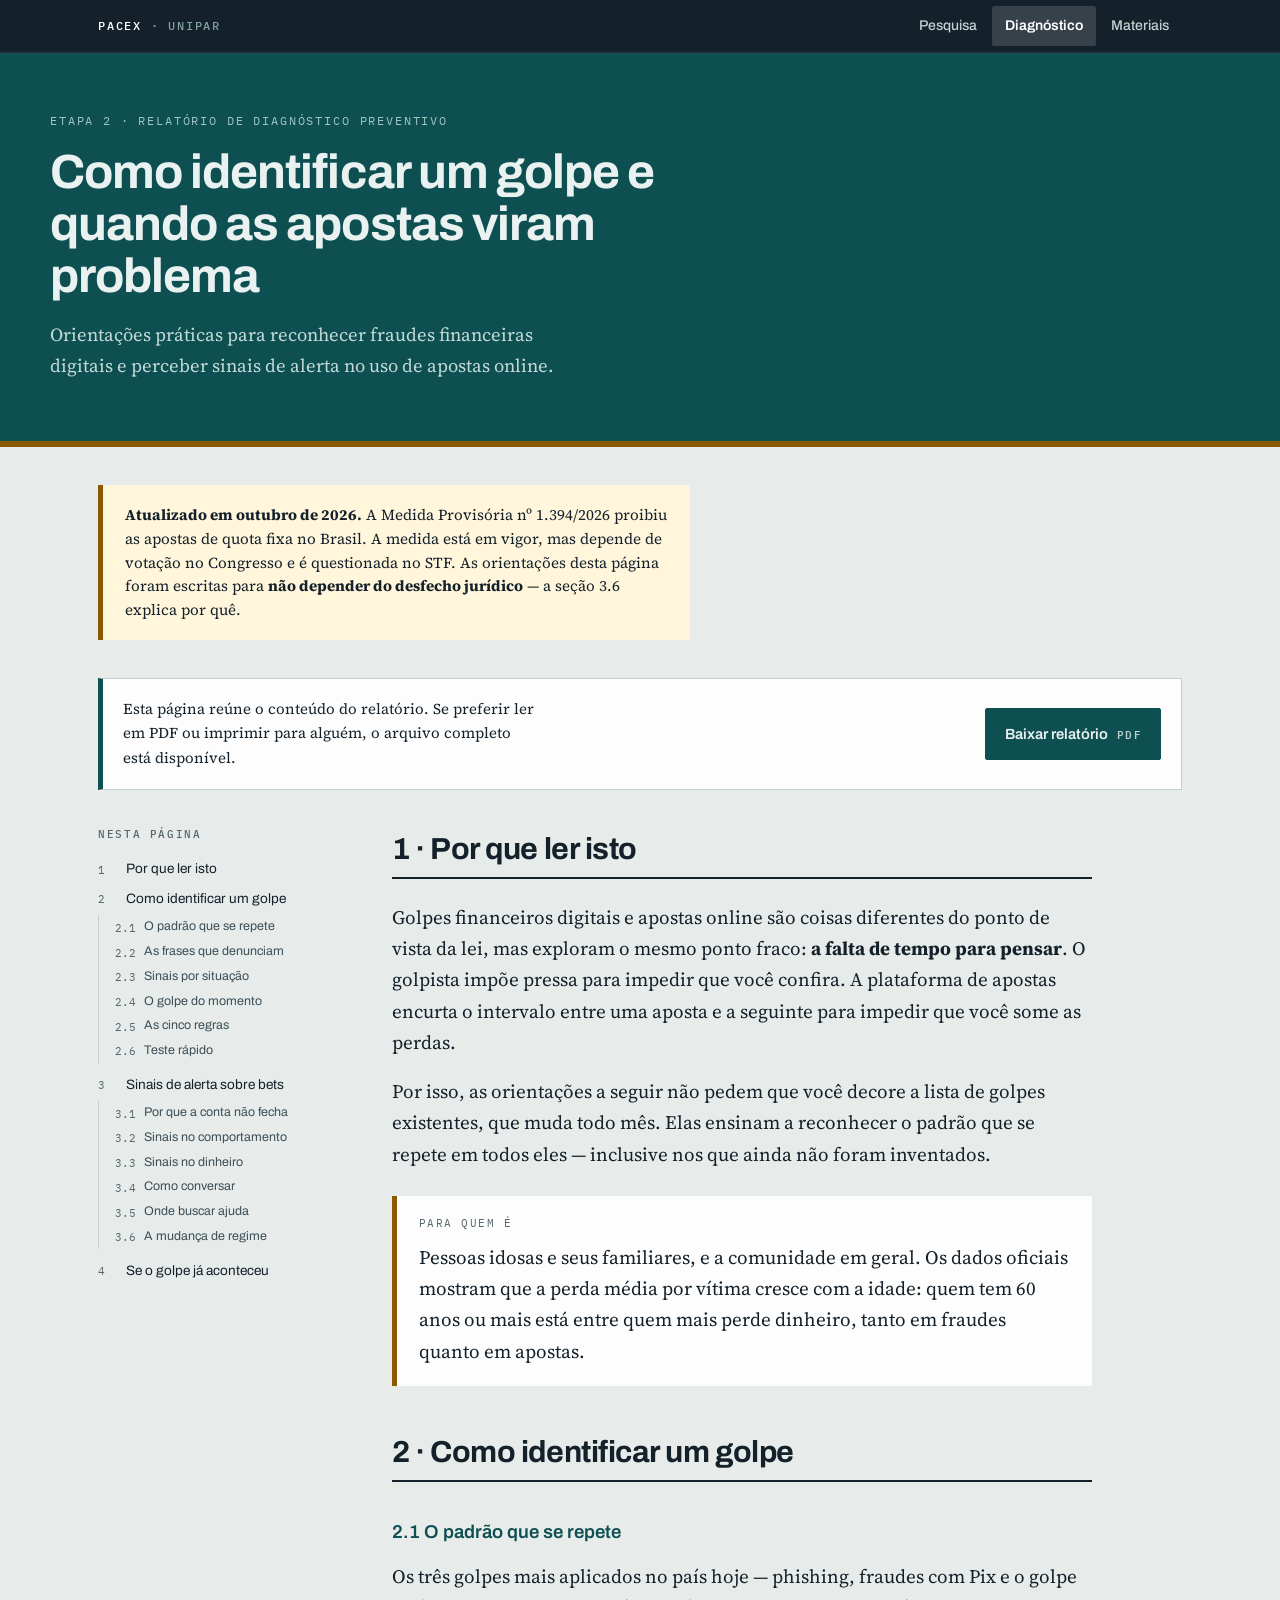
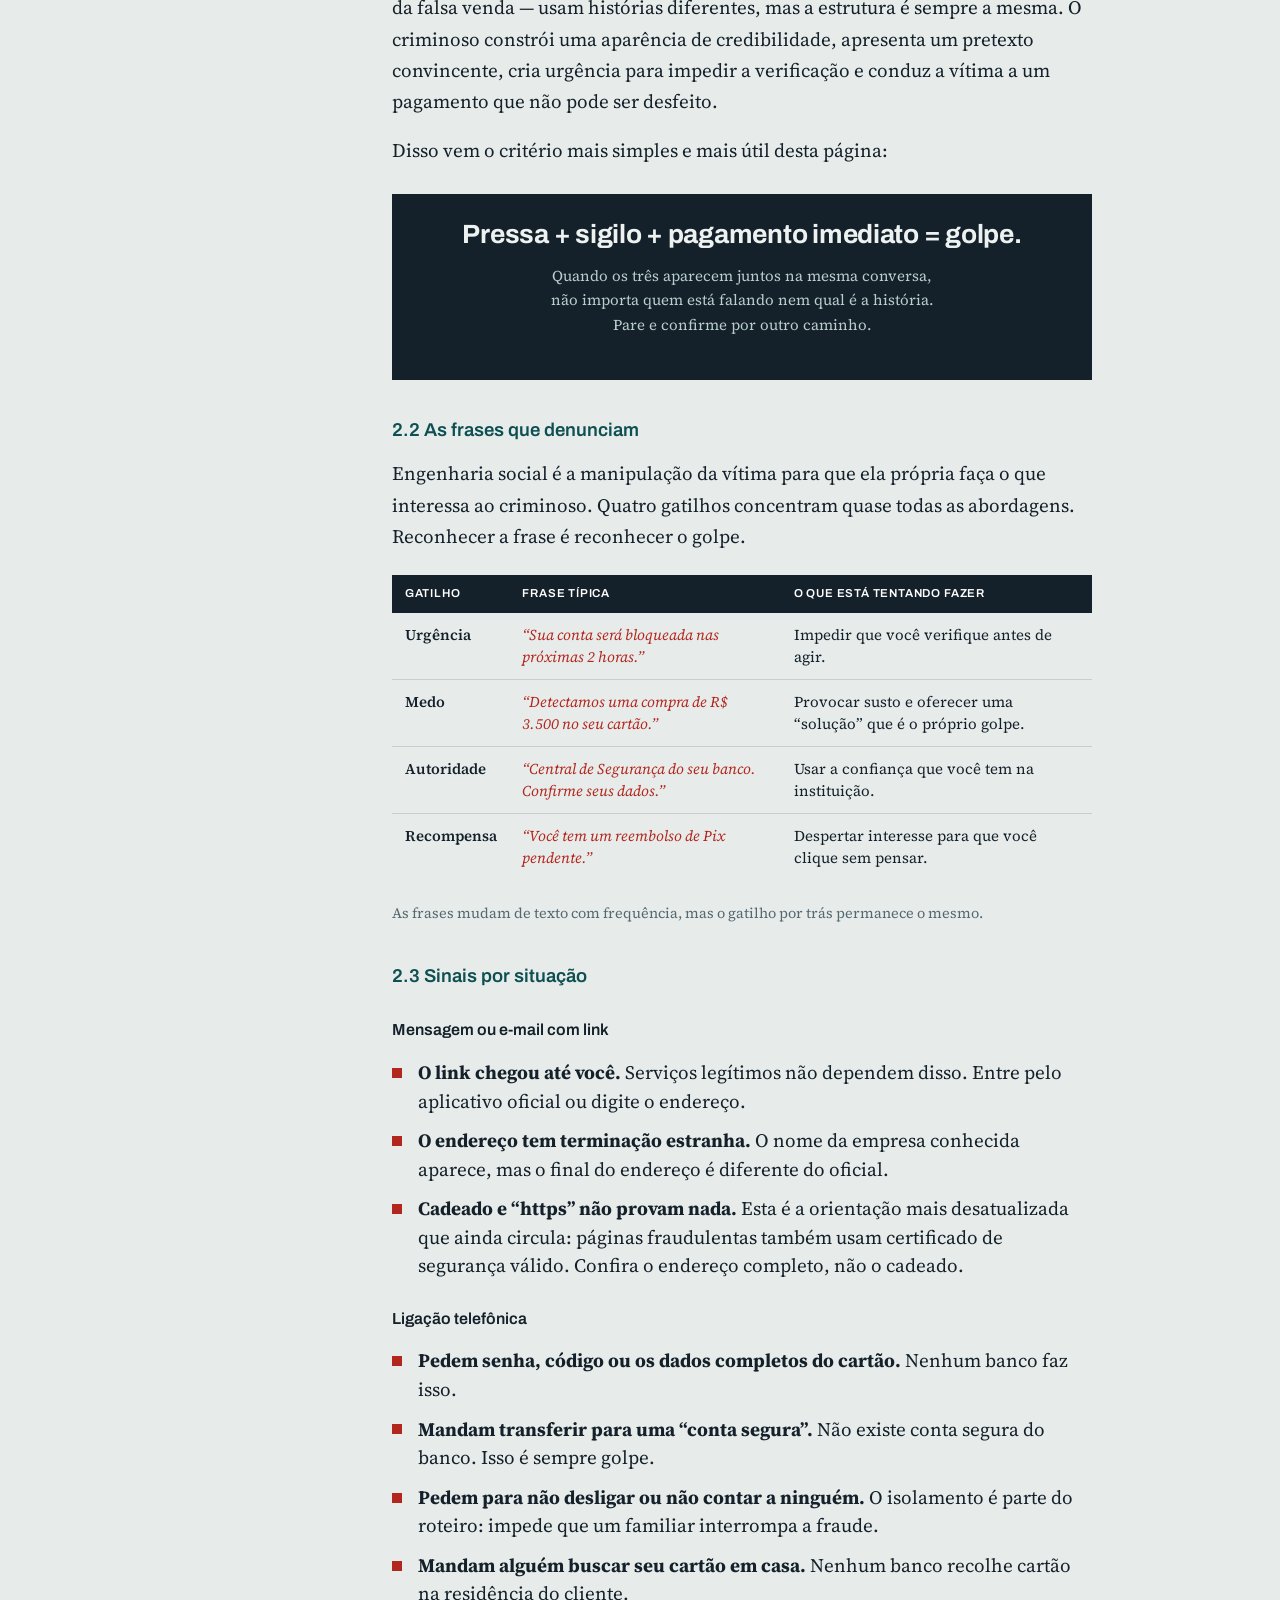
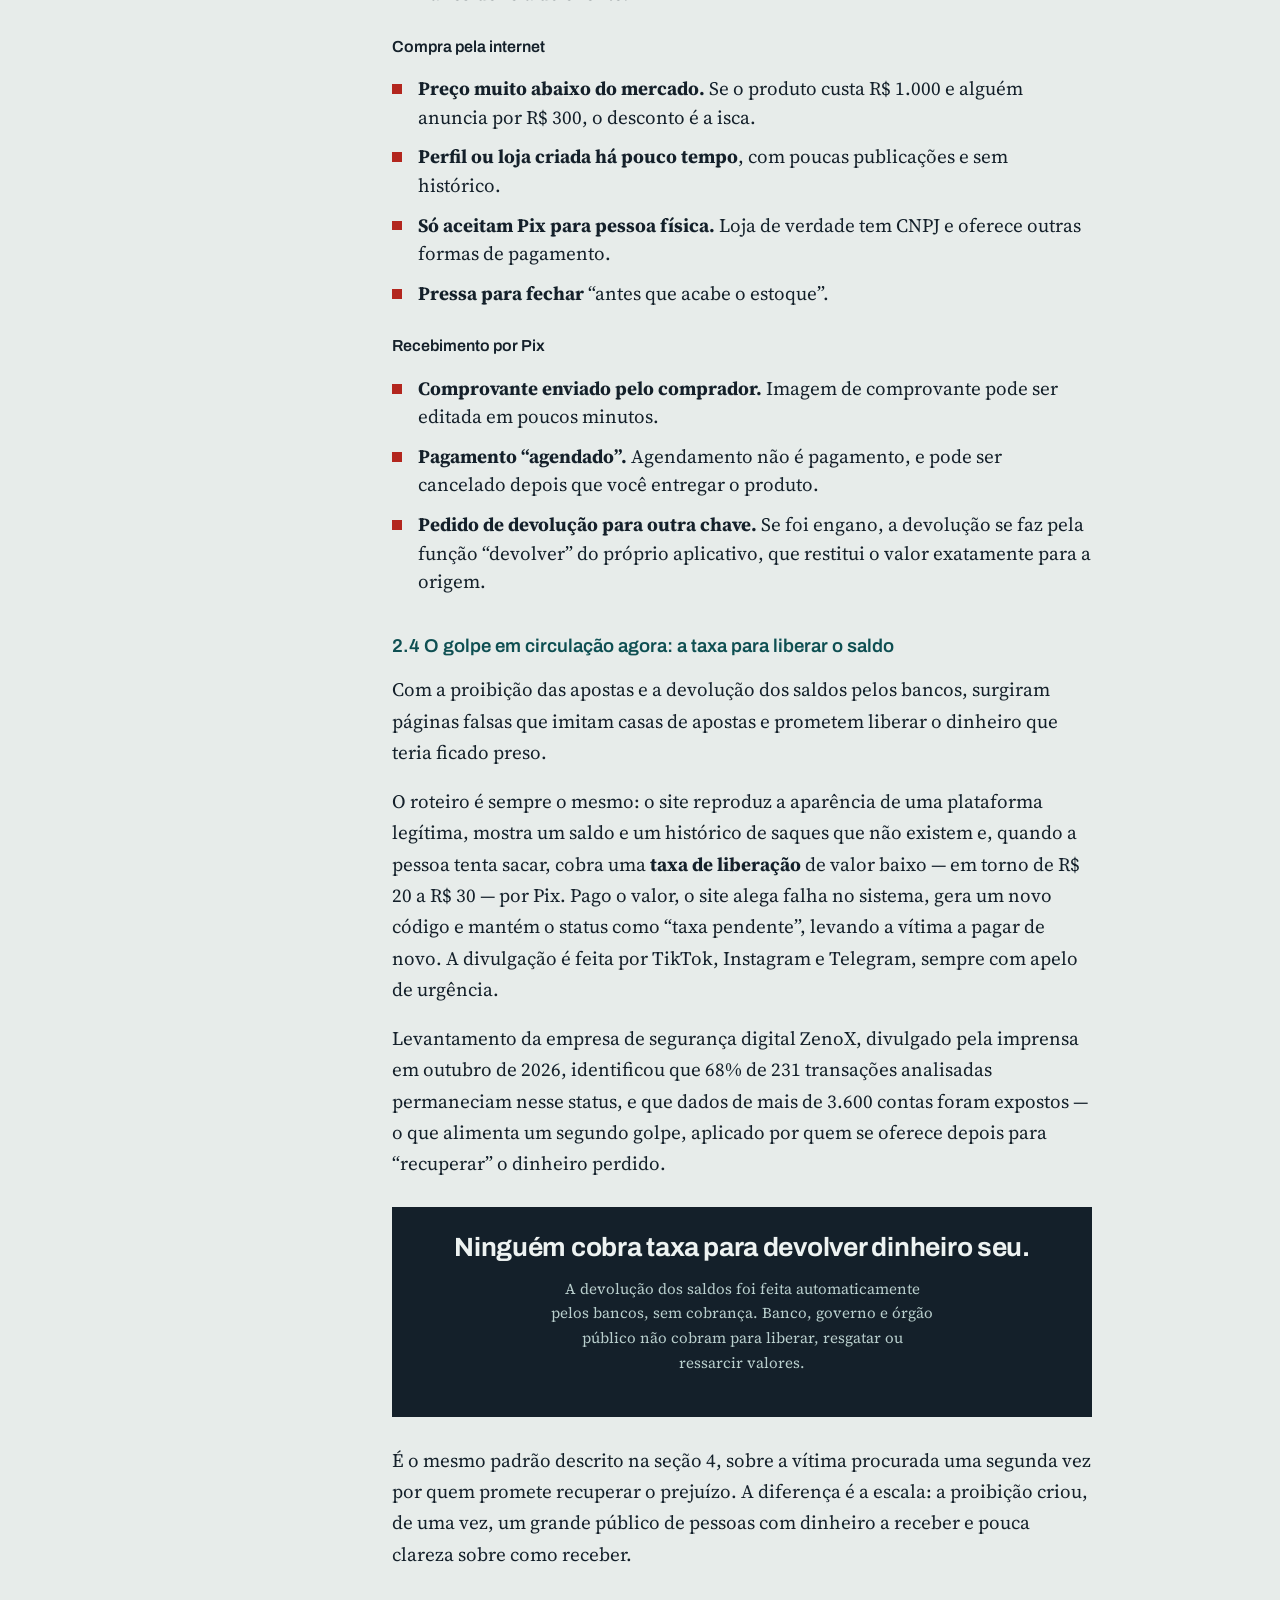
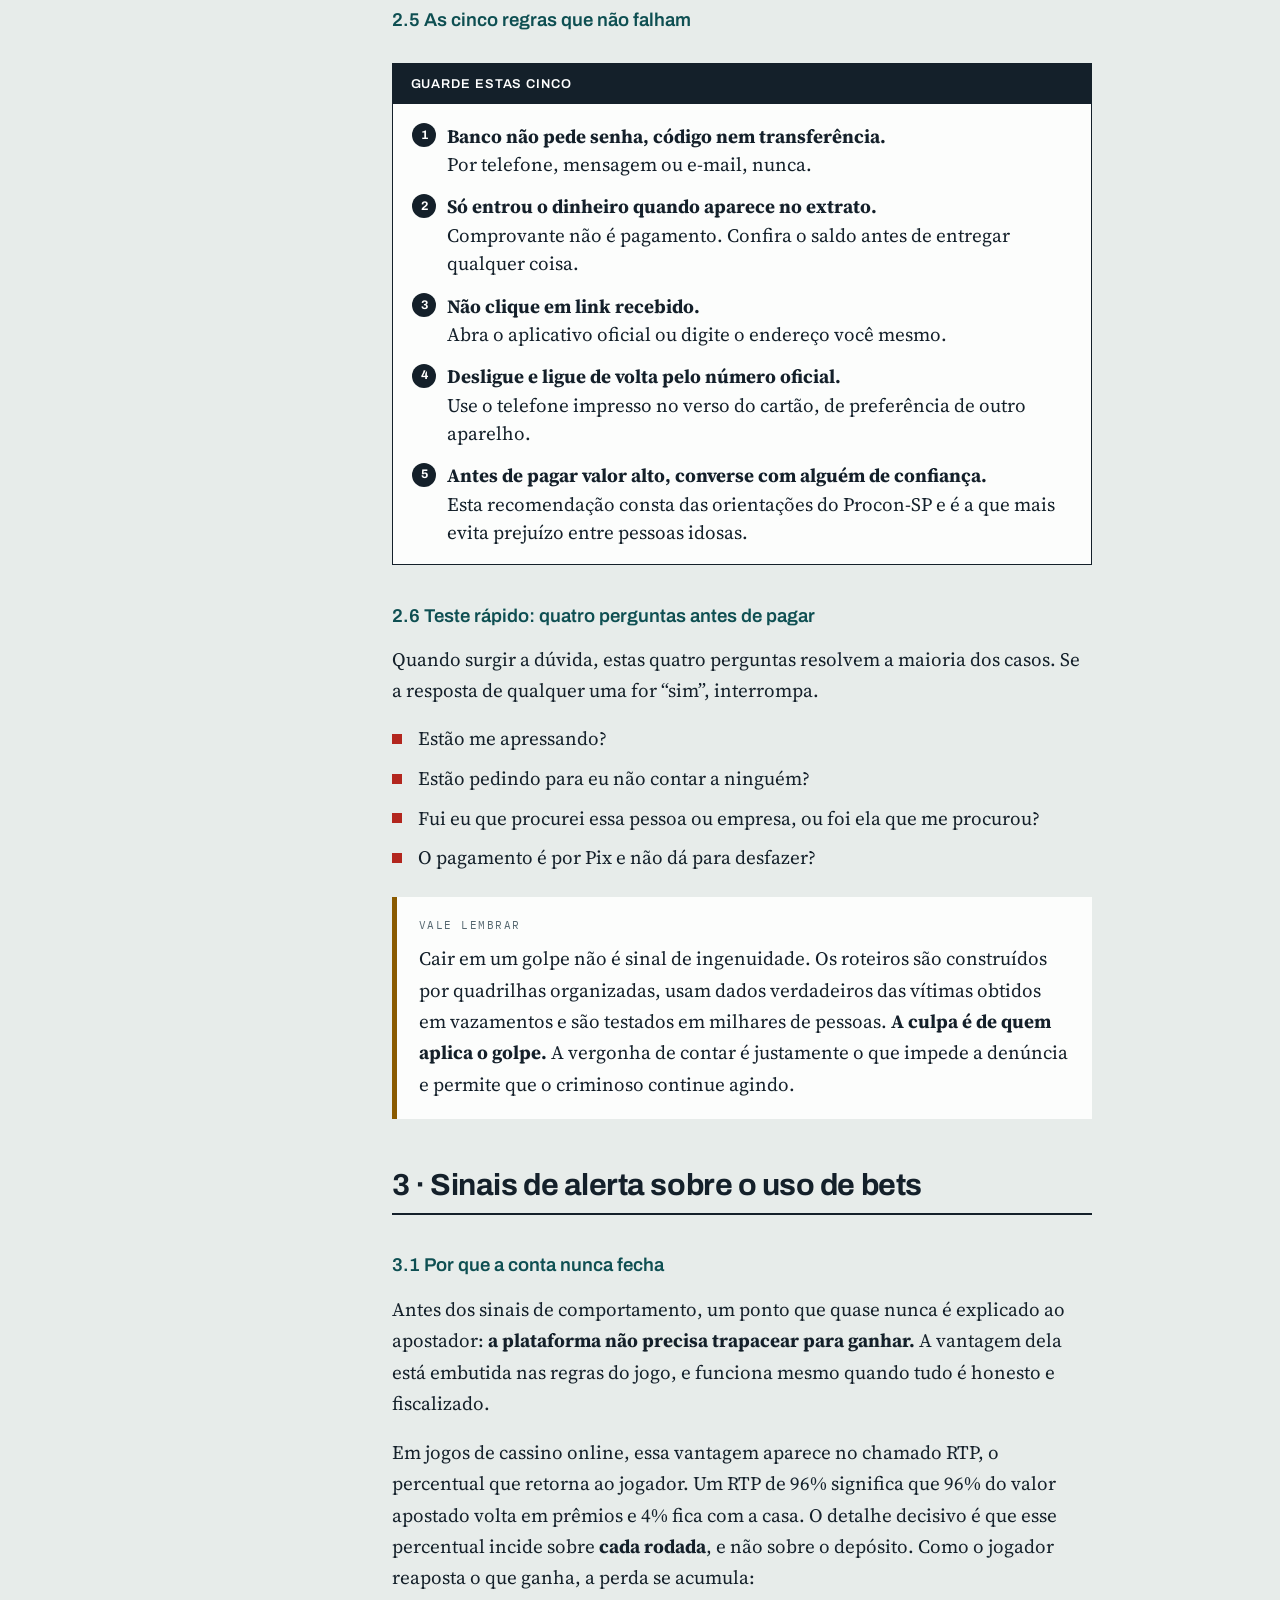
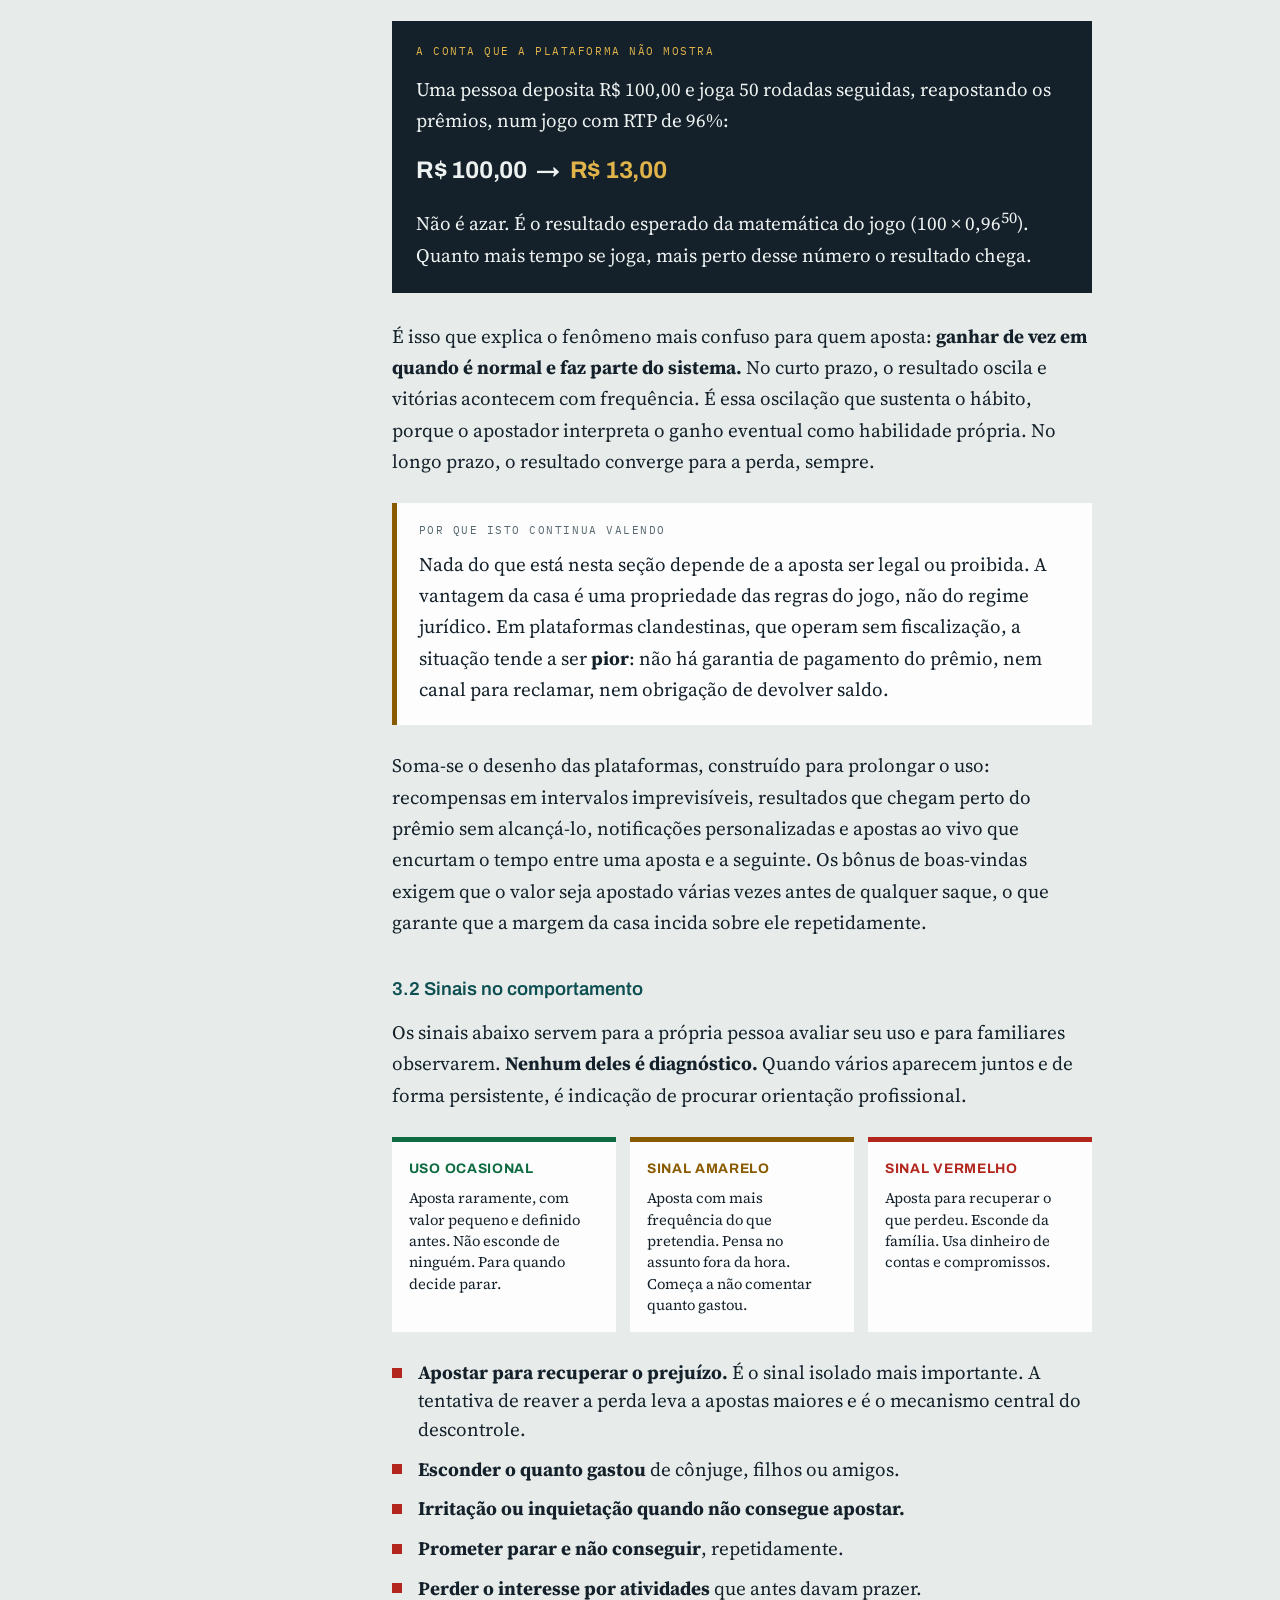
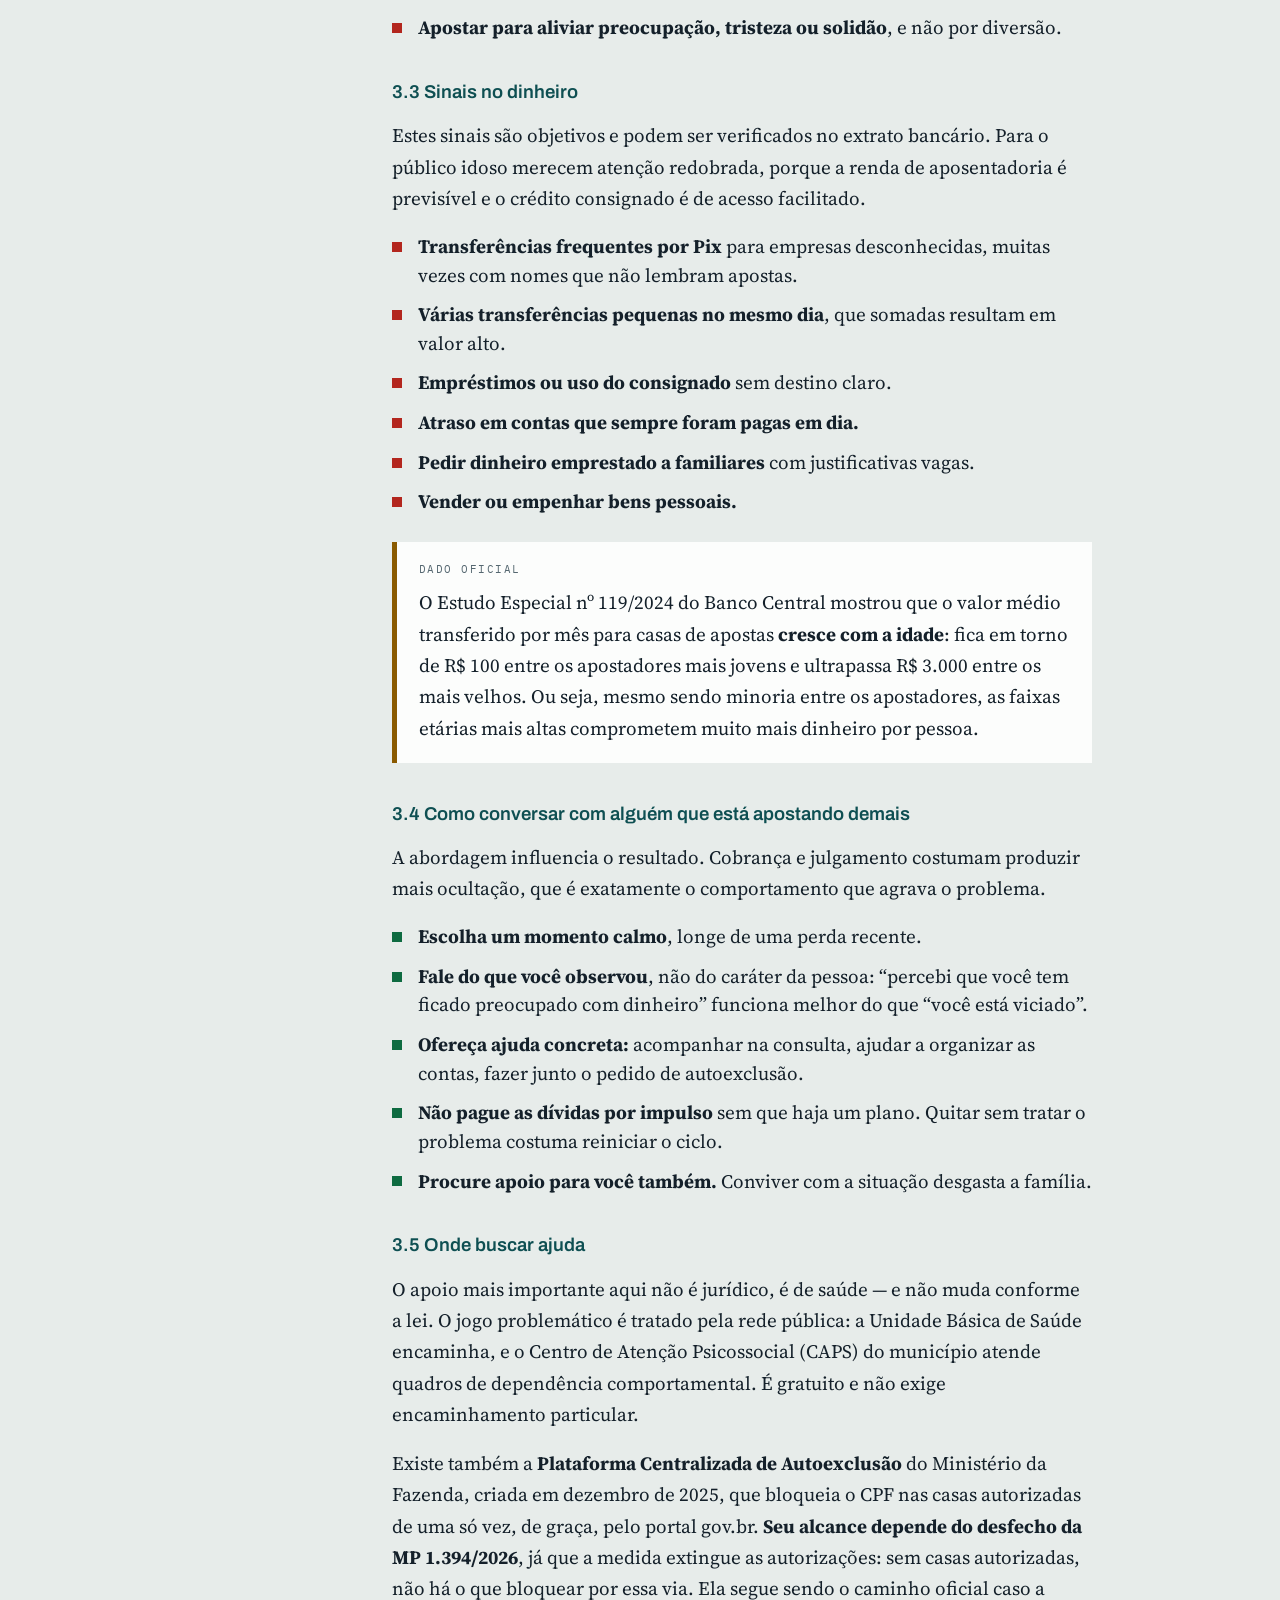
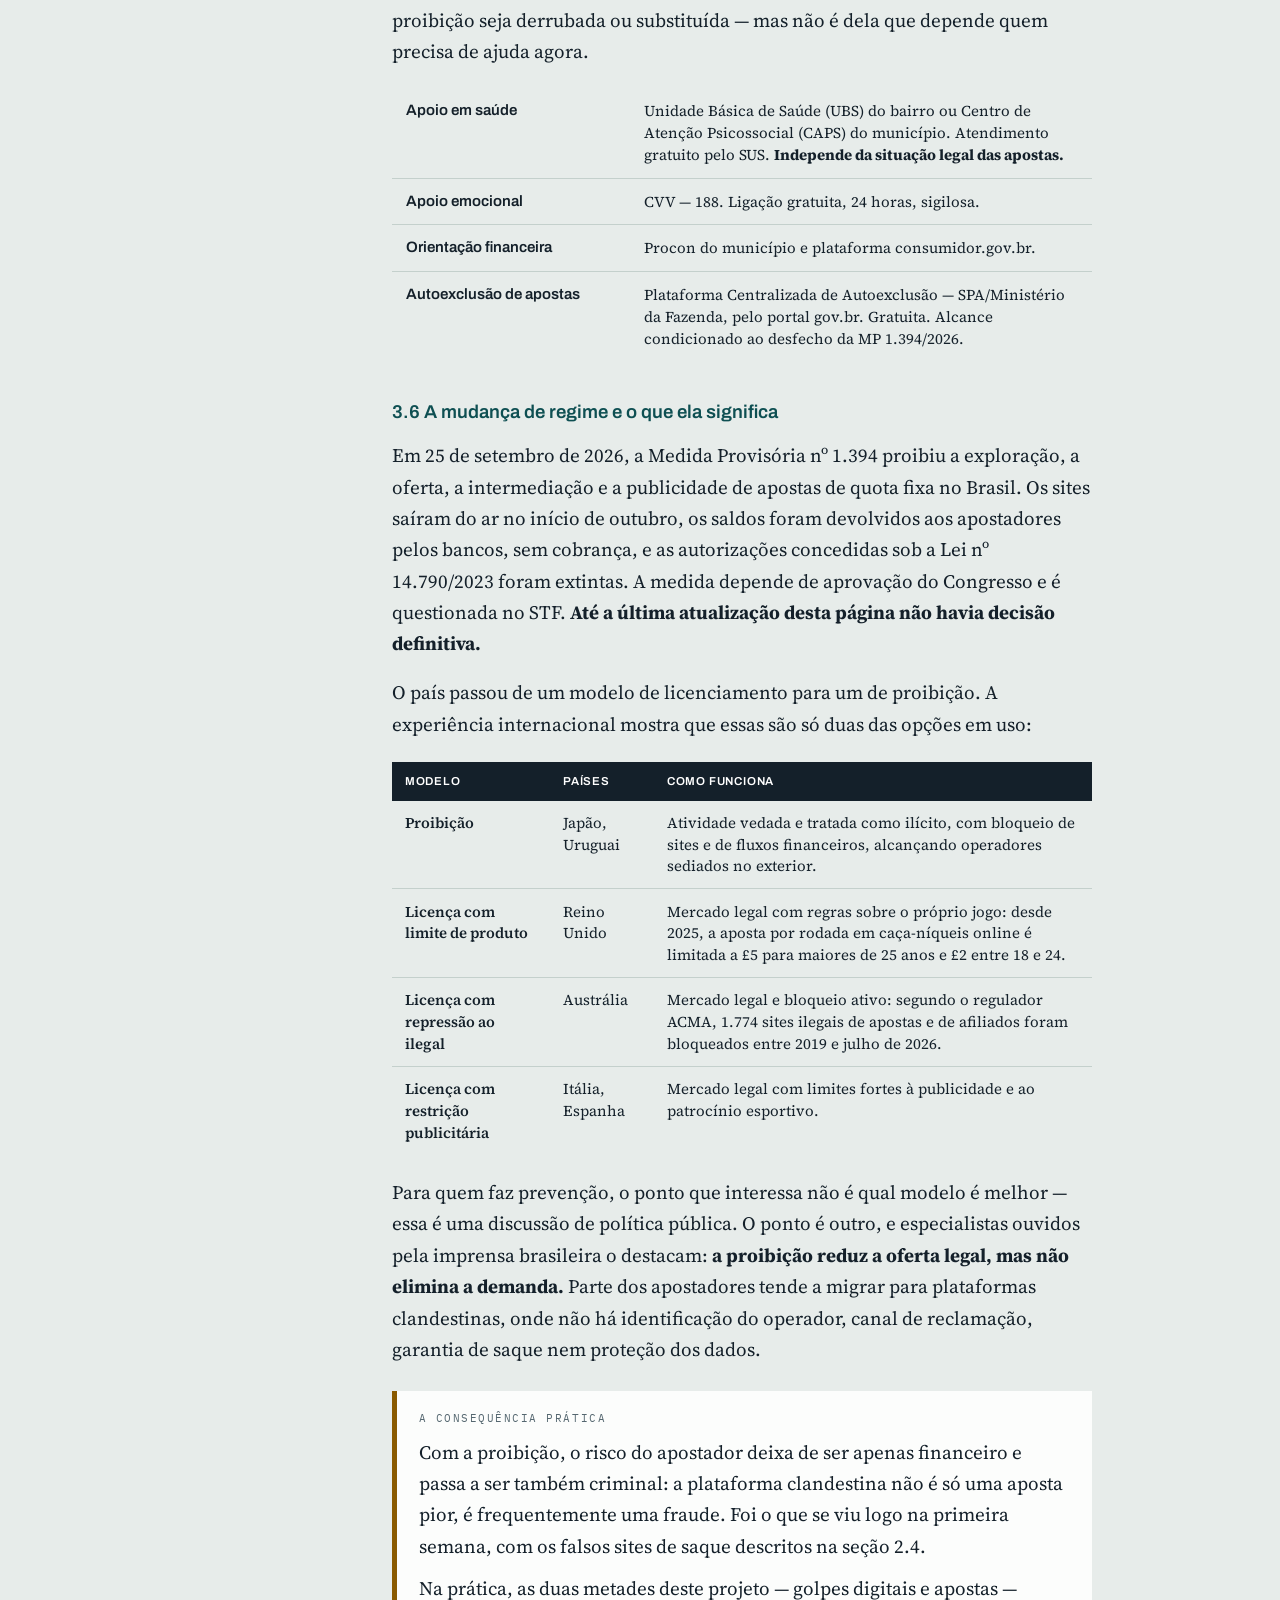
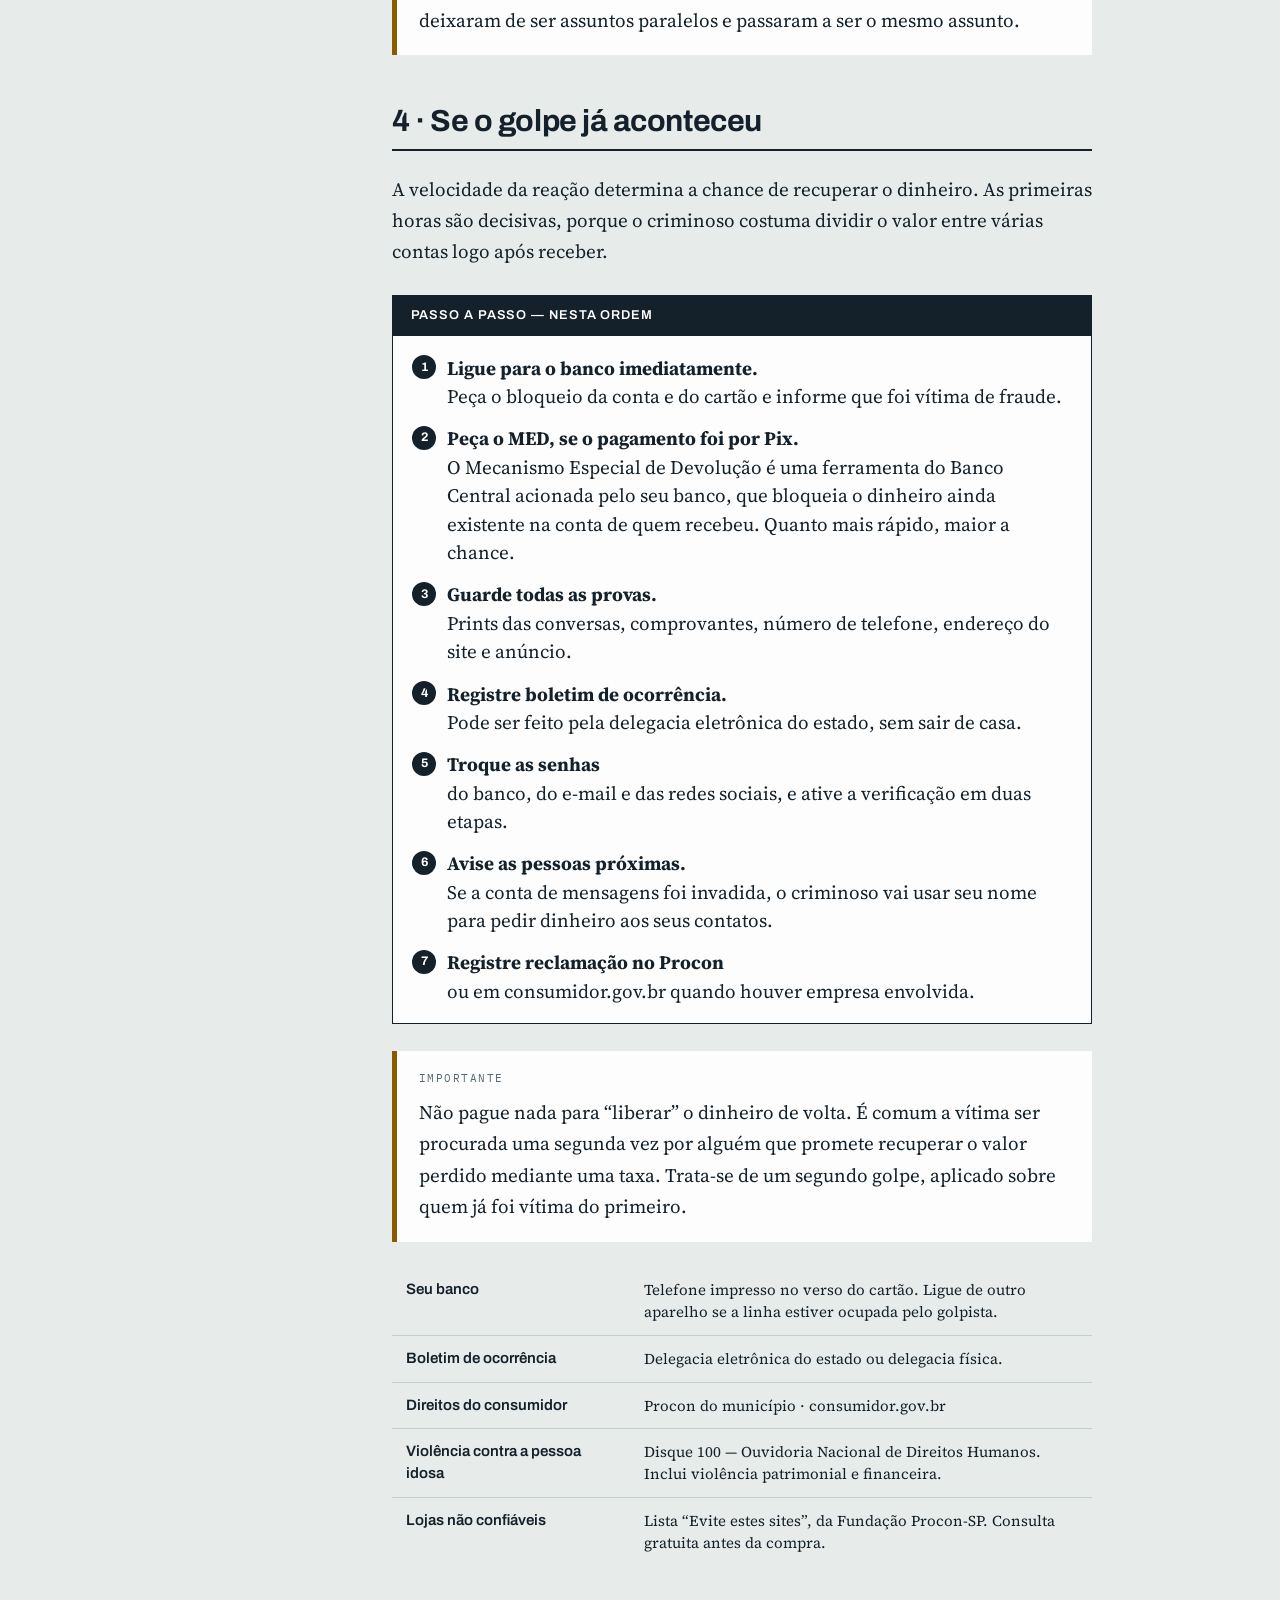
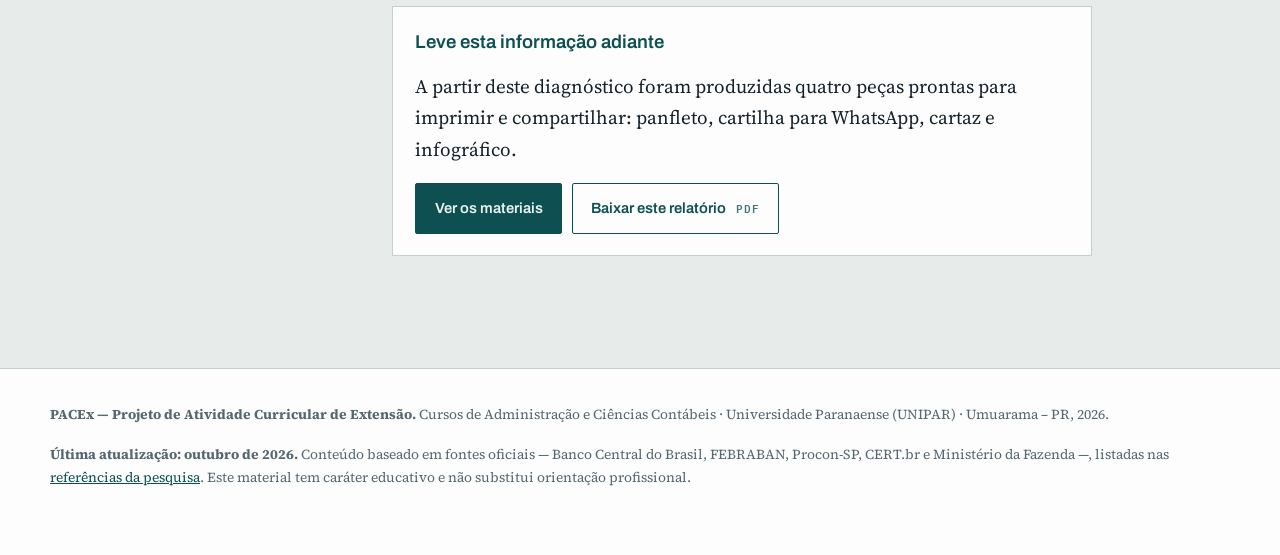
==== commit 9a3379ac: "Etapa 2: diagnostico e materiais" ====
--- a/diagnostico.html
+++ b/diagnostico.html
@@ -27,6 +27,10 @@
 nav.toc2 a:hover,nav.toc2 a:hover b{color:var(--teal)}
 nav.toc2 a.ativo,nav.toc2 a.ativo b{color:var(--teal);font-weight:600}
 
+.atualizado{
+  background:#FFF6DC;border-left:5px solid var(--ochre);
+  padding:1.15rem 1.35rem;margin:2.4rem 0 0;font-size:.95rem;line-height:1.55;max-width:74ch;
+}
 .aviso-topo{
   background:var(--surface);border:1px solid var(--line);border-left:5px solid var(--teal);
   padding:1.1rem 1.25rem;margin:2.4rem 0 0;display:flex;flex-wrap:wrap;gap:1rem;
@@ -74,6 +78,10 @@
 </header>
 
 <div class="corpo">
+  <div class="atualizado">
+    <strong>Atualizado em outubro de 2026.</strong> A Medida Provisória nº 1.394/2026 proibiu as apostas de quota fixa no Brasil. A medida está em vigor, mas depende de votação no Congresso e é questionada no STF. As orientações desta página foram escritas para <strong>não depender do desfecho jurídico</strong> — a seção 3.6 explica por quê.
+  </div>
+
   <div class="aviso-topo">
     <p>Esta página reúne o conteúdo do relatório. Se preferir ler em PDF ou imprimir para alguém, o arquivo completo está disponível.</p>
     <a class="btn" href="assets/docs/RelatorioDiagnosticoPreventivo.pdf" download>Baixar relatório <em>PDF</em></a>
@@ -89,8 +97,9 @@
             <li><a href="#d21"><b>2.1</b> O padrão que se repete</a></li>
             <li><a href="#d22"><b>2.2</b> As frases que denunciam</a></li>
             <li><a href="#d23"><b>2.3</b> Sinais por situação</a></li>
-            <li><a href="#d24"><b>2.4</b> As cinco regras</a></li>
-            <li><a href="#d25"><b>2.5</b> Teste rápido</a></li>
+            <li><a href="#d24"><b>2.4</b> O golpe do momento</a></li>
+            <li><a href="#d25"><b>2.5</b> As cinco regras</a></li>
+            <li><a href="#d26"><b>2.6</b> Teste rápido</a></li>
           </ul>
         </li>
         <li><a href="#d3"><b>3</b> Sinais de alerta sobre bets</a>
@@ -100,6 +109,7 @@
             <li><a href="#d33"><b>3.3</b> Sinais no dinheiro</a></li>
             <li><a href="#d34"><b>3.4</b> Como conversar</a></li>
             <li><a href="#d35"><b>3.5</b> Onde buscar ajuda</a></li>
+            <li><a href="#d36"><b>3.6</b> A mudança de regime</a></li>
           </ul>
         </li>
         <li><a href="#d4"><b>4</b> Se o golpe já aconteceu</a></li>
@@ -190,7 +200,19 @@
           <li><strong>Pedido de devolução para outra chave.</strong> Se foi engano, a devolução se faz pela função “devolver” do próprio aplicativo, que restitui o valor exatamente para a origem.</li>
         </ul>
 
-        <h3 id="d24">2.4 As cinco regras que não falham</h3>
+        <h3 id="d24">2.4 O golpe em circulação agora: a taxa para liberar o saldo</h3>
+        <p>Com a proibição das apostas e a devolução dos saldos pelos bancos, surgiram páginas falsas que imitam casas de apostas e prometem liberar o dinheiro que teria ficado preso.</p>
+        <p>O roteiro é sempre o mesmo: o site reproduz a aparência de uma plataforma legítima, mostra um saldo e um histórico de saques que não existem e, quando a pessoa tenta sacar, cobra uma <strong>taxa de liberação</strong> de valor baixo — em torno de R$ 20 a R$ 30 — por Pix. Pago o valor, o site alega falha no sistema, gera um novo código e mantém o status como “taxa pendente”, levando a vítima a pagar de novo. A divulgação é feita por TikTok, Instagram e Telegram, sempre com apelo de urgência.</p>
+        <p>Levantamento da empresa de segurança digital ZenoX, divulgado pela imprensa em outubro de 2026, identificou que 68% de 231 transações analisadas permaneciam nesse status, e que dados de mais de 3.600 contas foram expostos — o que alimenta um segundo golpe, aplicado por quem se oferece depois para “recuperar” o dinheiro perdido.</p>
+
+        <div class="regra-ouro">
+          <div class="frase">Ninguém cobra taxa para devolver dinheiro seu.</div>
+          <p class="obs">A devolução dos saldos foi feita automaticamente pelos bancos, sem cobrança. Banco, governo e órgão público não cobram para liberar, resgatar ou ressarcir valores.</p>
+        </div>
+
+        <p>É o mesmo padrão descrito na seção 4, sobre a vítima procurada uma segunda vez por quem promete recuperar o prejuízo. A diferença é a escala: a proibição criou, de uma vez, um grande público de pessoas com dinheiro a receber e pouca clareza sobre como receber.</p>
+
+        <h3 id="d25">2.5 As cinco regras que não falham</h3>
         <div class="caixa">
           <div class="cab">Guarde estas cinco</div>
           <div class="in">
@@ -204,7 +226,7 @@
           </div>
         </div>
 
-        <h3 id="d25">2.5 Teste rápido: quatro perguntas antes de pagar</h3>
+        <h3 id="d26">2.6 Teste rápido: quatro perguntas antes de pagar</h3>
         <p>Quando surgir a dúvida, estas quatro perguntas resolvem a maioria dos casos. Se a resposta de qualquer uma for “sim”, interrompa.</p>
         <ul class="sinais">
           <li>Estão me apressando?</li>
@@ -234,6 +256,11 @@
         </div>
 
         <p>É isso que explica o fenômeno mais confuso para quem aposta: <strong>ganhar de vez em quando é normal e faz parte do sistema.</strong> No curto prazo, o resultado oscila e vitórias acontecem com frequência. É essa oscilação que sustenta o hábito, porque o apostador interpreta o ganho eventual como habilidade própria. No longo prazo, o resultado converge para a perda, sempre.</p>
+        <div class="destaque">
+          <span class="rot">Por que isto continua valendo</span>
+          <p>Nada do que está nesta seção depende de a aposta ser legal ou proibida. A vantagem da casa é uma propriedade das regras do jogo, não do regime jurídico. Em plataformas clandestinas, que operam sem fiscalização, a situação tende a ser <strong>pior</strong>: não há garantia de pagamento do prêmio, nem canal para reclamar, nem obrigação de devolver saldo.</p>
+        </div>
+
         <p>Soma-se o desenho das plataformas, construído para prolongar o uso: recompensas em intervalos imprevisíveis, resultados que chegam perto do prêmio sem alcançá-lo, notificações personalizadas e apostas ao vivo que encurtam o tempo entre uma aposta e a seguinte. Os bônus de boas-vindas exigem que o valor seja apostado várias vezes antes de qualquer saque, o que garante que a margem da casa incida sobre ele repetidamente.</p>
 
         <h3 id="d32">3.2 Sinais no comportamento</h3>
@@ -290,15 +317,12 @@
         </ul>
 
         <h3 id="d35">3.5 Onde buscar ajuda</h3>
-        <p>Existe um recurso oficial e gratuito que a maioria das pessoas desconhece. O Ministério da Fazenda mantém a <strong>Plataforma Centralizada de Autoexclusão</strong>, que bloqueia o CPF da pessoa em todas as casas de apostas autorizadas do país de uma só vez. O pedido é feito pelo portal gov.br, com conta de nível prata ou ouro, é gratuito e passa a valer em até 72 horas.</p>
+        <p>O apoio mais importante aqui não é jurídico, é de saúde — e não muda conforme a lei. O jogo problemático é tratado pela rede pública: a Unidade Básica de Saúde encaminha, e o Centro de Atenção Psicossocial (CAPS) do município atende quadros de dependência comportamental. É gratuito e não exige encaminhamento particular.</p>
+        <p>Existe também a <strong>Plataforma Centralizada de Autoexclusão</strong> do Ministério da Fazenda, criada em dezembro de 2025, que bloqueia o CPF nas casas autorizadas de uma só vez, de graça, pelo portal gov.br. <strong>Seu alcance depende do desfecho da MP 1.394/2026</strong>, já que a medida extingue as autorizações: sem casas autorizadas, não há o que bloquear por essa via. Ela segue sendo o caminho oficial caso a proibição seja derrubada ou substituída — mas não é dela que depende quem precisa de ajuda agora.</p>
         <table class="canais">
           <tr>
-            <td>Autoexclusão de apostas</td>
-            <td>Plataforma Centralizada de Autoexclusão — Secretaria de Prêmios e Apostas (SPA/MF), pelo portal gov.br. Gratuito. Bloqueia o CPF em todas as casas autorizadas.</td>
-          </tr>
-          <tr>
             <td>Apoio em saúde</td>
-            <td>Unidade Básica de Saúde (UBS) do bairro ou Centro de Atenção Psicossocial (CAPS) do município. Atendimento pelo SUS.</td>
+            <td>Unidade Básica de Saúde (UBS) do bairro ou Centro de Atenção Psicossocial (CAPS) do município. Atendimento gratuito pelo SUS. <strong>Independe da situação legal das apostas.</strong></td>
           </tr>
           <tr>
             <td>Apoio emocional</td>
@@ -308,7 +332,48 @@
             <td>Orientação financeira</td>
             <td>Procon do município e plataforma consumidor.gov.br.</td>
           </tr>
+          <tr>
+            <td>Autoexclusão de apostas</td>
+            <td>Plataforma Centralizada de Autoexclusão — SPA/Ministério da Fazenda, pelo portal gov.br. Gratuita. Alcance condicionado ao desfecho da MP 1.394/2026.</td>
+          </tr>
         </table>
+
+        <h3 id="d36">3.6 A mudança de regime e o que ela significa</h3>
+        <p>Em 25 de setembro de 2026, a Medida Provisória nº 1.394 proibiu a exploração, a oferta, a intermediação e a publicidade de apostas de quota fixa no Brasil. Os sites saíram do ar no início de outubro, os saldos foram devolvidos aos apostadores pelos bancos, sem cobrança, e as autorizações concedidas sob a Lei nº 14.790/2023 foram extintas. A medida depende de aprovação do Congresso e é questionada no STF. <strong>Até a última atualização desta página não havia decisão definitiva.</strong></p>
+
+        <p>O país passou de um modelo de licenciamento para um de proibição. A experiência internacional mostra que essas são só duas das opções em uso:</p>
+
+        <table class="dados">
+          <tr><th>Modelo</th><th>Países</th><th>Como funciona</th></tr>
+          <tr>
+            <td>Proibição</td>
+            <td>Japão, Uruguai</td>
+            <td>Atividade vedada e tratada como ilícito, com bloqueio de sites e de fluxos financeiros, alcançando operadores sediados no exterior.</td>
+          </tr>
+          <tr>
+            <td>Licença com limite de produto</td>
+            <td>Reino Unido</td>
+            <td>Mercado legal com regras sobre o próprio jogo: desde 2025, a aposta por rodada em caça-níqueis online é limitada a £5 para maiores de 25 anos e £2 entre 18 e 24.</td>
+          </tr>
+          <tr>
+            <td>Licença com repressão ao ilegal</td>
+            <td>Austrália</td>
+            <td>Mercado legal e bloqueio ativo: segundo o regulador ACMA, 1.774 sites ilegais de apostas e de afiliados foram bloqueados entre 2019 e julho de 2026.</td>
+          </tr>
+          <tr>
+            <td>Licença com restrição publicitária</td>
+            <td>Itália, Espanha</td>
+            <td>Mercado legal com limites fortes à publicidade e ao patrocínio esportivo.</td>
+          </tr>
+        </table>
+
+        <p>Para quem faz prevenção, o ponto que interessa não é qual modelo é melhor — essa é uma discussão de política pública. O ponto é outro, e especialistas ouvidos pela imprensa brasileira o destacam: <strong>a proibição reduz a oferta legal, mas não elimina a demanda.</strong> Parte dos apostadores tende a migrar para plataformas clandestinas, onde não há identificação do operador, canal de reclamação, garantia de saque nem proteção dos dados.</p>
+
+        <div class="destaque">
+          <span class="rot">A consequência prática</span>
+          <p>Com a proibição, o risco do apostador deixa de ser apenas financeiro e passa a ser também criminal: a plataforma clandestina não é só uma aposta pior, é frequentemente uma fraude. Foi o que se viu logo na primeira semana, com os falsos sites de saque descritos na seção 2.4.</p>
+          <p>Na prática, as duas metades deste projeto — golpes digitais e apostas — deixaram de ser assuntos paralelos e passaram a ser o mesmo assunto.</p>
+        </div>
       </section>
 
       <section id="d4">
@@ -360,7 +425,7 @@
 <footer class="rodape">
   <div class="rodape-in">
     <p><strong>PACEx — Projeto de Atividade Curricular de Extensão.</strong> Cursos de Administração e Ciências Contábeis · Universidade Paranaense (UNIPAR) · Umuarama – PR, 2026.</p>
-    <p style="margin-top:.7rem">Conteúdo baseado em fontes oficiais — Banco Central do Brasil, FEBRABAN, Procon-SP, CERT.br e Ministério da Fazenda —, listadas nas <a href="index.html#refs">referências da pesquisa</a>. Este material tem caráter educativo e não substitui orientação profissional.</p>
+    <p style="margin-top:.7rem"><strong>Última atualização: outubro de 2026.</strong> Conteúdo baseado em fontes oficiais — Banco Central do Brasil, FEBRABAN, Procon-SP, CERT.br e Ministério da Fazenda —, listadas nas <a href="index.html#refs">referências da pesquisa</a>. Este material tem caráter educativo e não substitui orientação profissional.</p>
   </div>
 </footer>
 
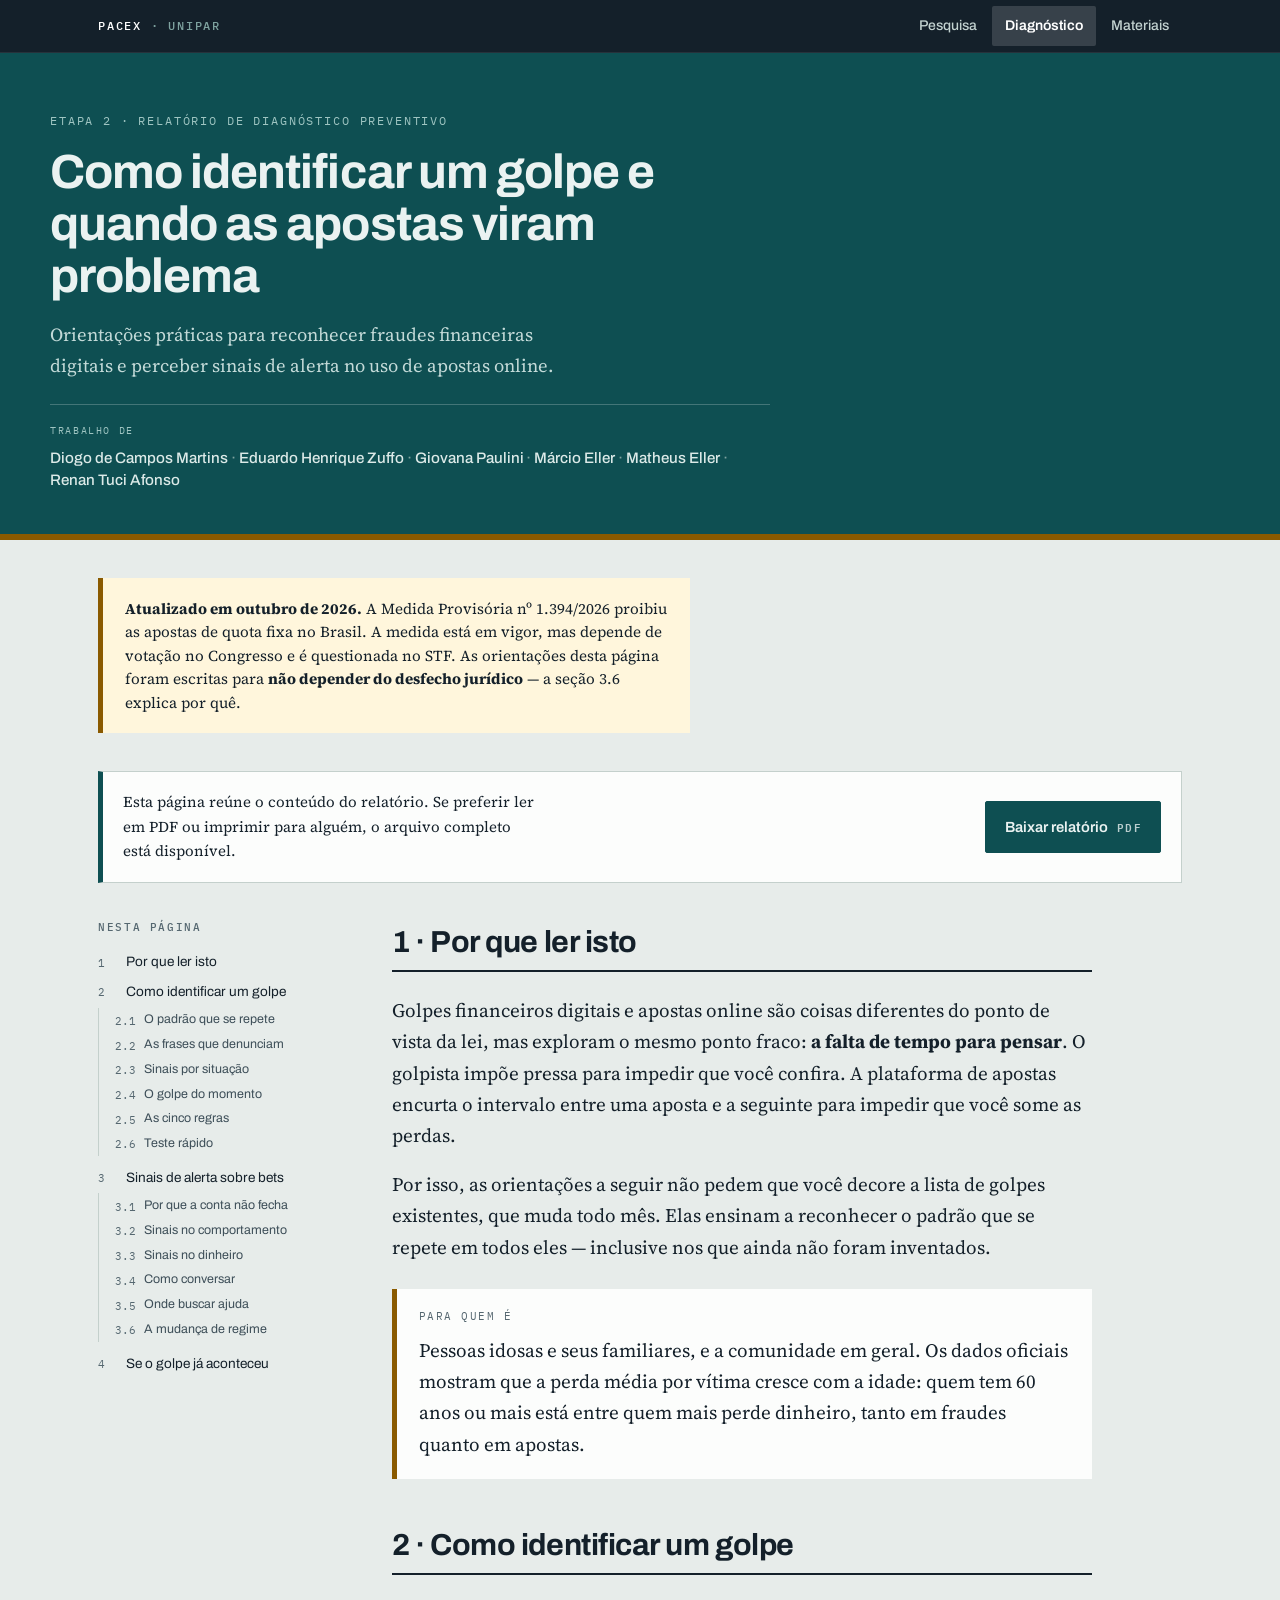
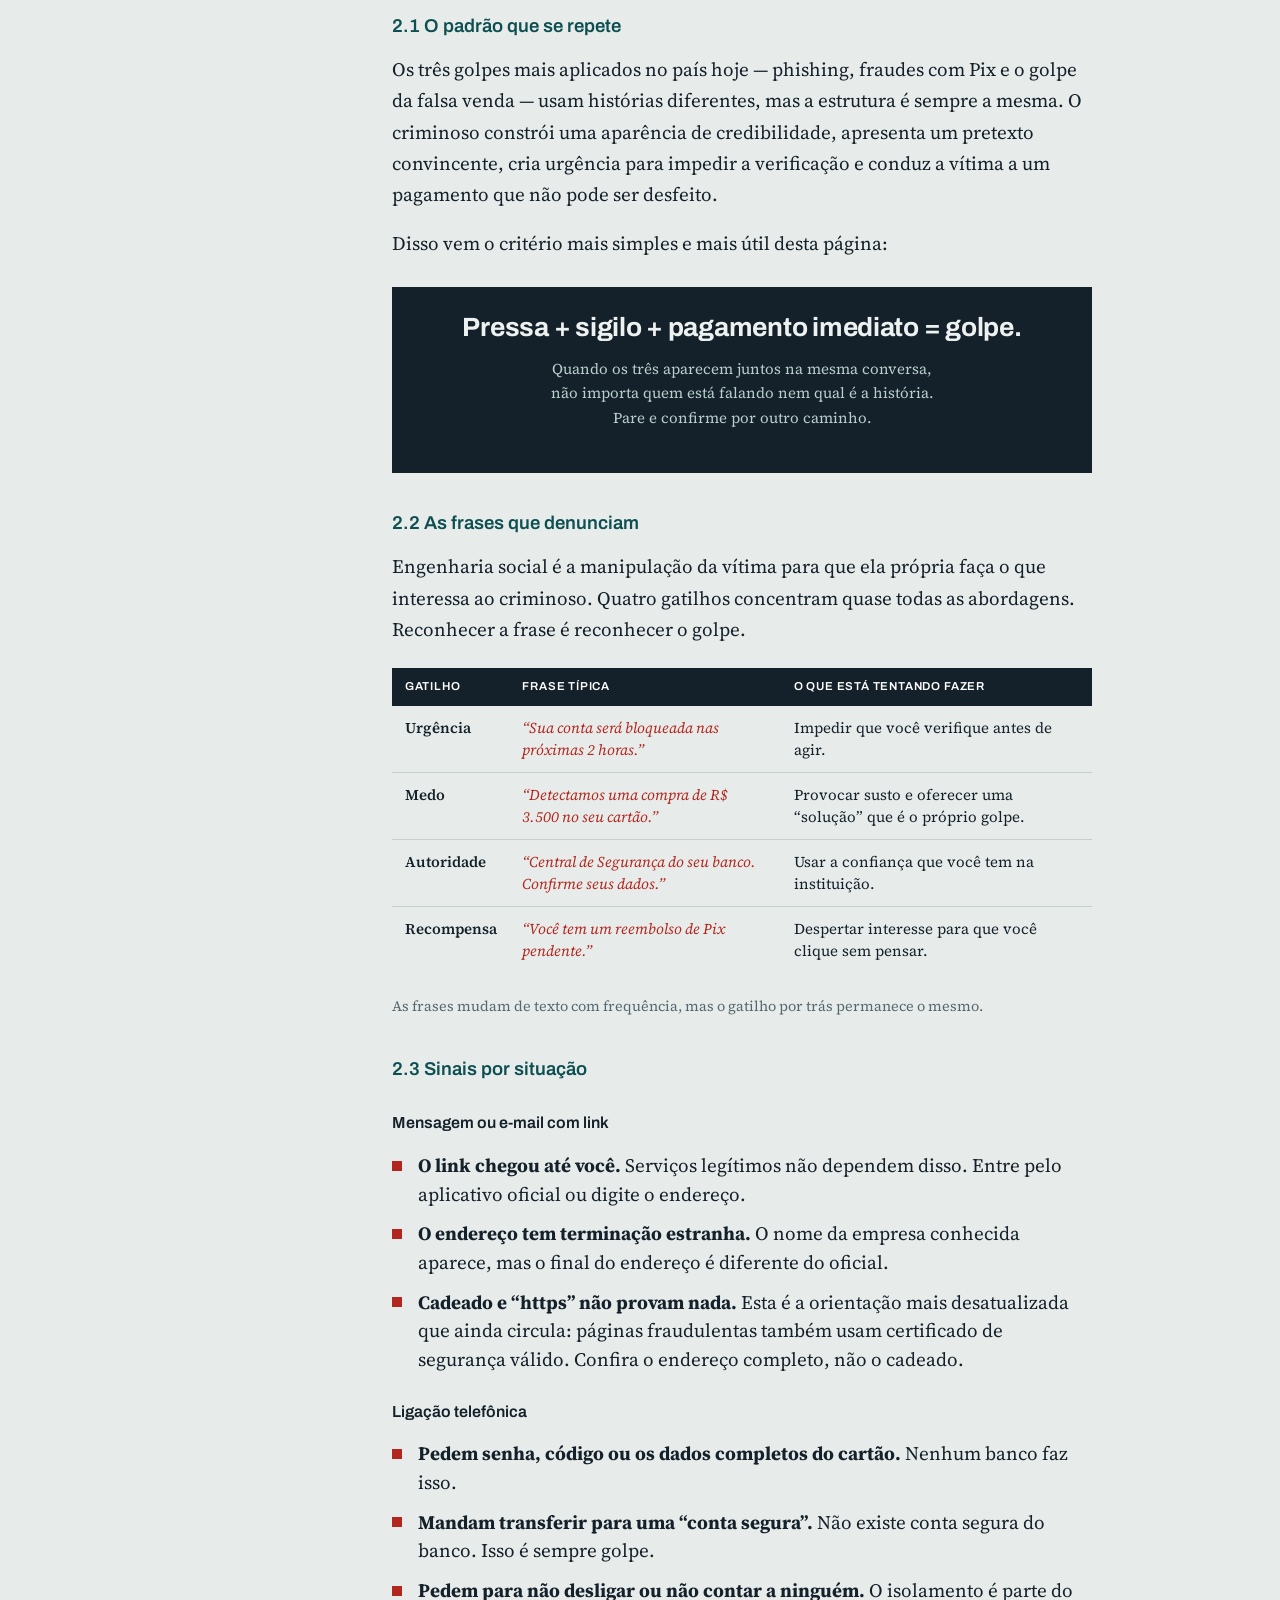
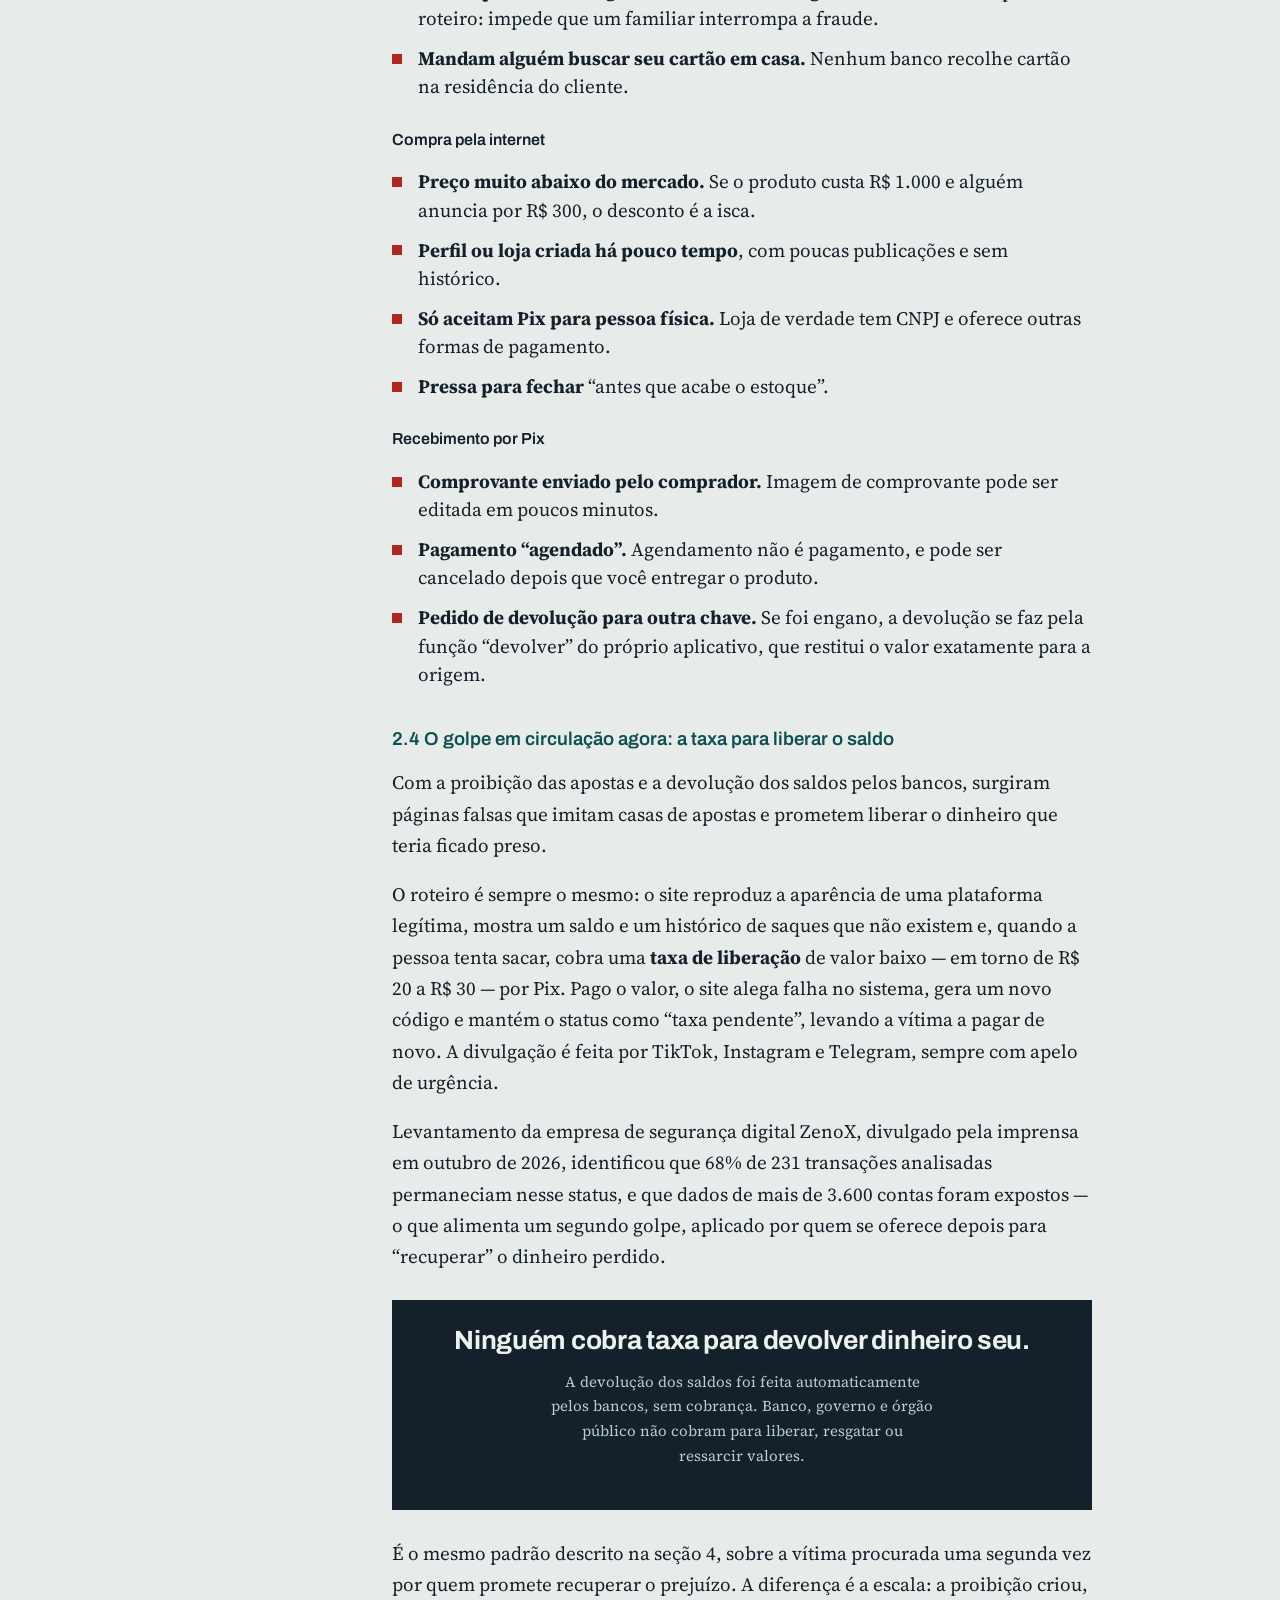
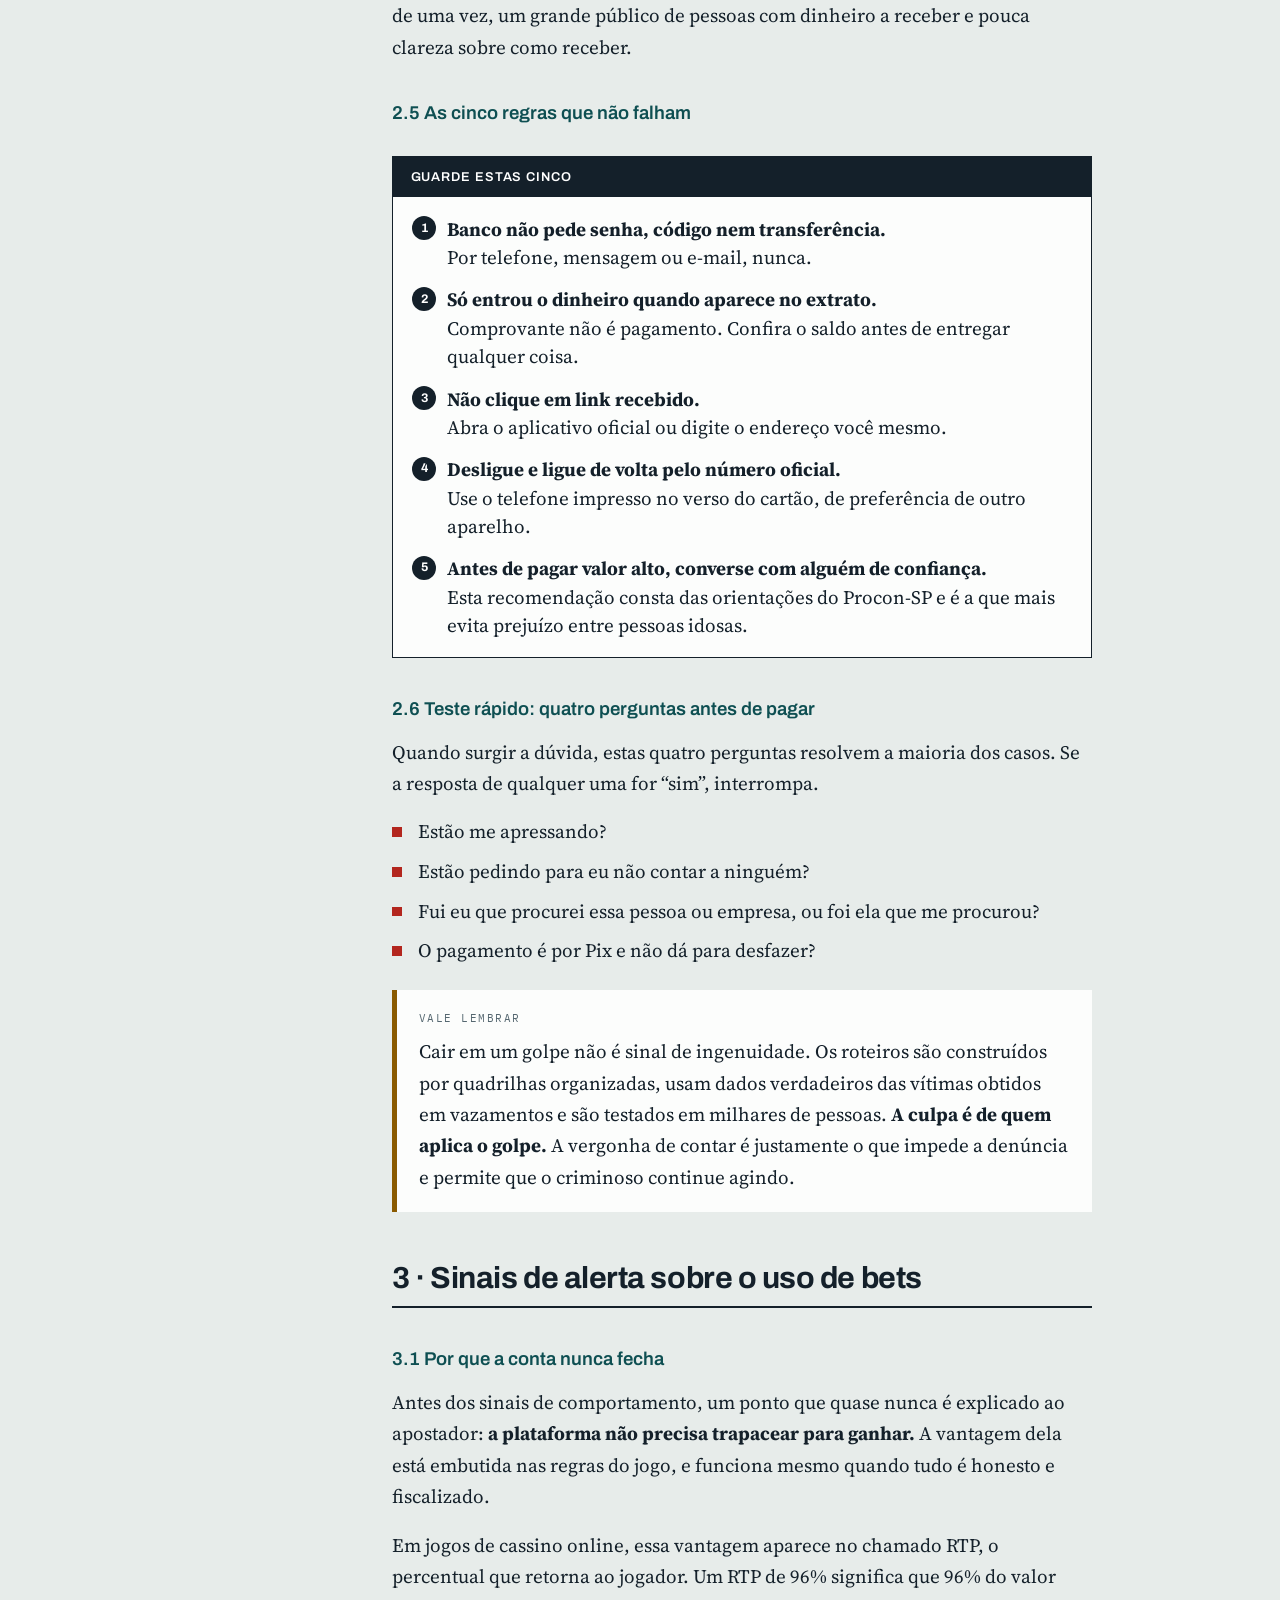
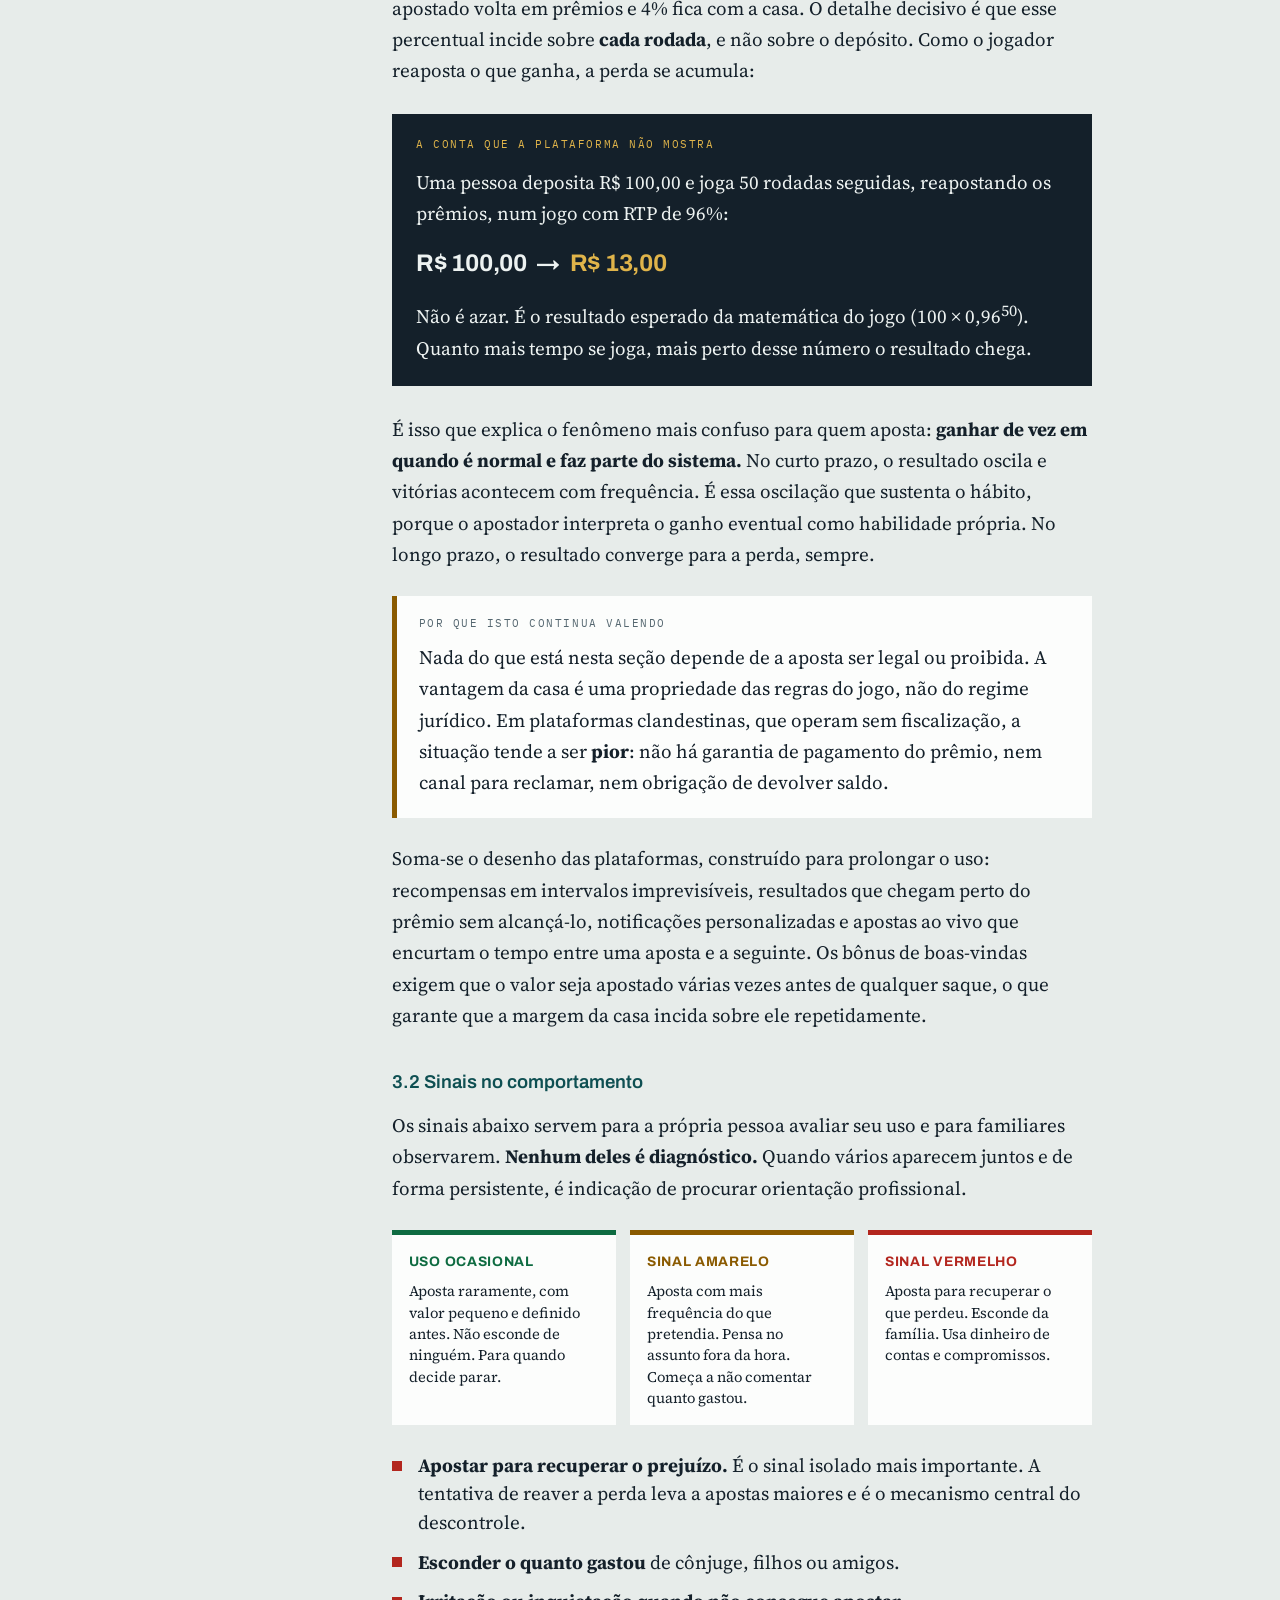
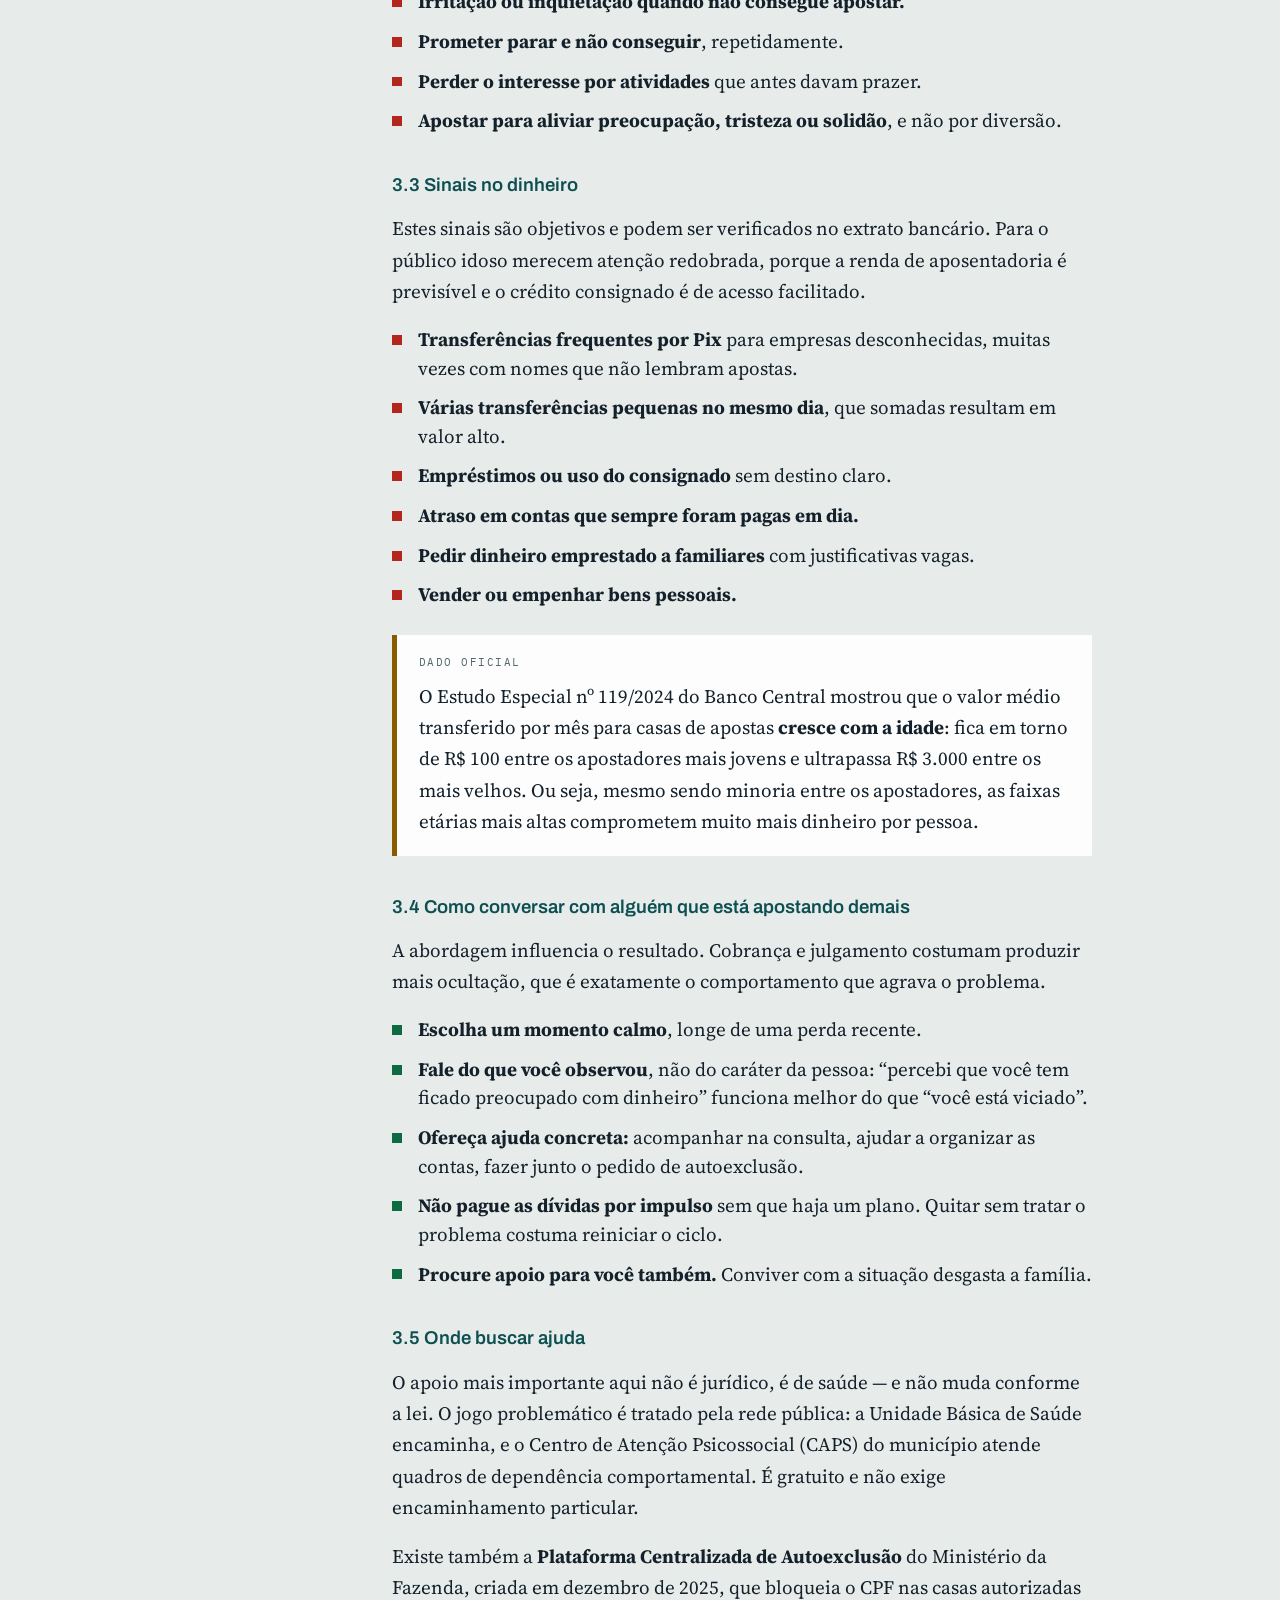
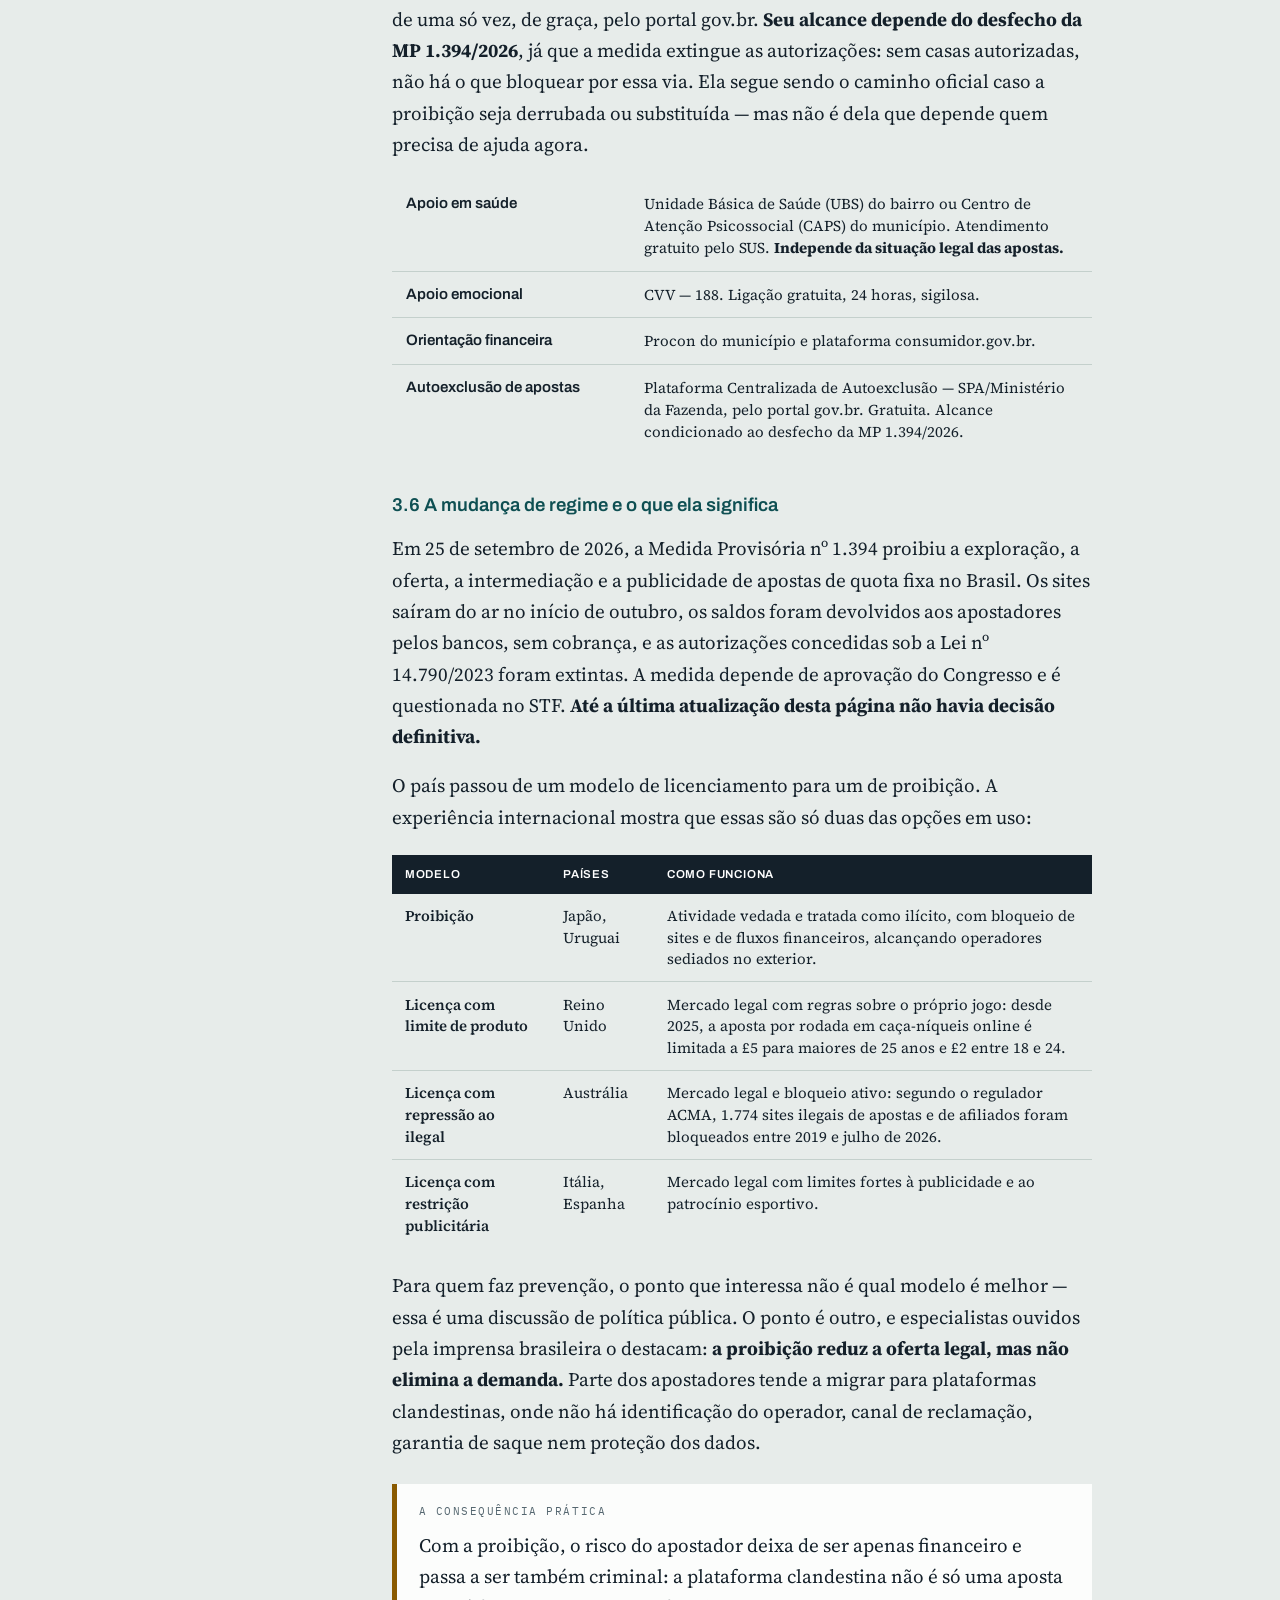
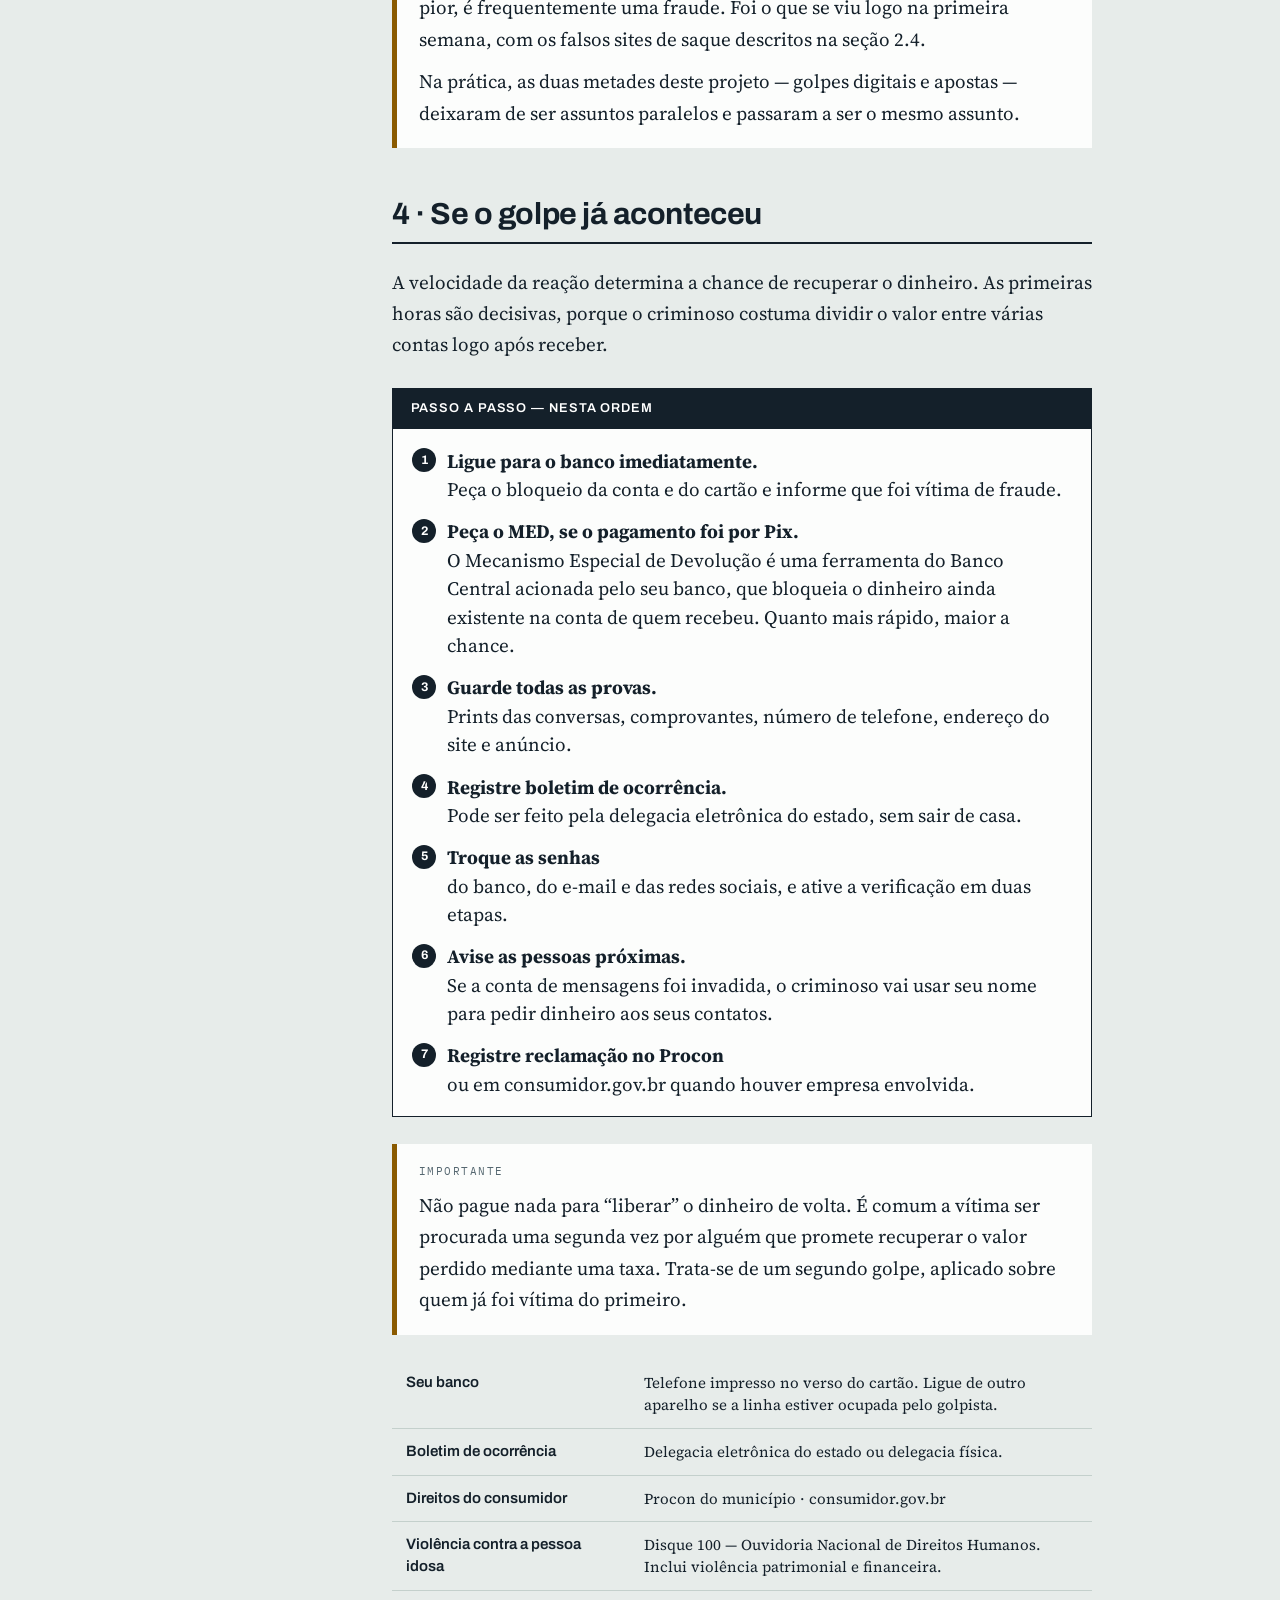
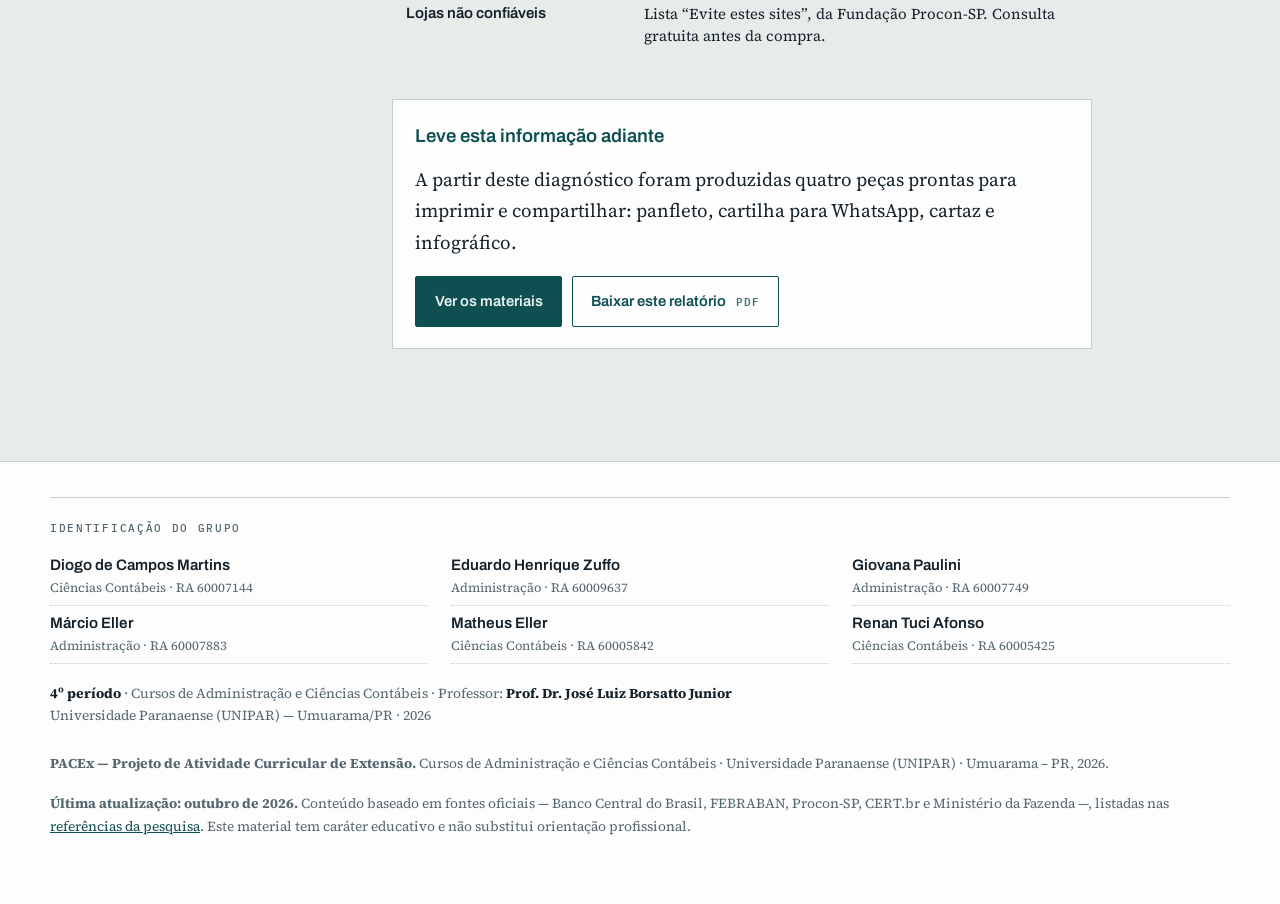
==== commit 0e1cbe2a: "Identificação dos participantes" ====
--- a/diagnostico.html
+++ b/diagnostico.html
@@ -74,6 +74,10 @@
     <div class="etapa">Etapa 2 · Relatório de Diagnóstico Preventivo</div>
     <h1>Como identificar um golpe e quando as apostas viram problema</h1>
     <p class="sub">Orientações práticas para reconhecer fraudes financeiras digitais e perceber sinais de alerta no uso de apostas online.</p>
+    <div class="assinatura">
+      <span class="rot">Trabalho de</span>
+      <div class="nomes"><span>Diogo de Campos Martins</span><i>·</i><span>Eduardo Henrique Zuffo</span><i>·</i><span>Giovana Paulini</span><i>·</i><span>Márcio Eller</span><i>·</i><span>Matheus Eller</span><i>·</i><span>Renan Tuci Afonso</span></div>
+    </div>
   </div>
 </header>
 
@@ -424,6 +428,22 @@
 
 <footer class="rodape">
   <div class="rodape-in">
+    <div class="identificacao">
+      <h2>Identificação do grupo</h2>
+      <ul class="equipe">
+        <li><span class="nome">Diogo de Campos Martins</span><span class="det">Ciências Contábeis · RA 60007144</span></li>
+        <li><span class="nome">Eduardo Henrique Zuffo</span><span class="det">Administração · RA 60009637</span></li>
+        <li><span class="nome">Giovana Paulini</span><span class="det">Administração · RA 60007749</span></li>
+        <li><span class="nome">Márcio Eller</span><span class="det">Administração · RA 60007883</span></li>
+        <li><span class="nome">Matheus Eller</span><span class="det">Ciências Contábeis · RA 60005842</span></li>
+        <li><span class="nome">Renan Tuci Afonso</span><span class="det">Ciências Contábeis · RA 60005425</span></li>
+      </ul>
+      <p class="ficha-curso">
+        <strong>4º período</strong> · Cursos de Administração e Ciências Contábeis ·
+        Professor: <strong>Prof. Dr. José Luiz Borsatto Junior</strong><br>
+        Universidade Paranaense (UNIPAR) — Umuarama/PR · 2026
+      </p>
+    </div>
     <p><strong>PACEx — Projeto de Atividade Curricular de Extensão.</strong> Cursos de Administração e Ciências Contábeis · Universidade Paranaense (UNIPAR) · Umuarama – PR, 2026.</p>
     <p style="margin-top:.7rem"><strong>Última atualização: outubro de 2026.</strong> Conteúdo baseado em fontes oficiais — Banco Central do Brasil, FEBRABAN, Procon-SP, CERT.br e Ministério da Fazenda —, listadas nas <a href="index.html#refs">referências da pesquisa</a>. Este material tem caráter educativo e não substitui orientação profissional.</p>
   </div>
--- a/assets/estilo.css
+++ b/assets/estilo.css
@@ -236,3 +236,64 @@
   .conta .calc{font-size:1.25rem}
   .regra-ouro{padding:1.2rem 1rem}
 }
+
+/* ============================================================
+   Assinatura no topo e identificação do grupo no rodapé.
+   Presentes em todas as páginas, para que cada link entregue
+   a autoria sem depender de navegação.
+   ============================================================ */
+
+.assinatura{
+  margin-top:1.4rem;padding-top:1.1rem;
+  border-top:1px solid rgba(255,255,255,.22);
+  max-width:72ch;
+}
+.assinatura .rot{
+  display:block;
+  font-family:"IBM Plex Mono",ui-monospace,monospace;
+  font-size:.64rem;letter-spacing:.16em;text-transform:uppercase;
+  color:#9FC5C2;margin-bottom:.45rem;
+}
+.assinatura .nomes{
+  font-family:Archivo,system-ui,sans-serif;font-size:.95rem;font-weight:500;
+  line-height:1.5;color:#DCEAE8;
+}
+.assinatura .nomes span{white-space:nowrap}
+.assinatura .nomes i{font-style:normal;color:#7FA3A0;padding:0 .18rem}
+
+.identificacao{
+  border-top:1px solid var(--line);
+  margin-bottom:1.6rem;padding-top:1.5rem;
+}
+.identificacao h2{
+  font-family:"IBM Plex Mono",ui-monospace,monospace;
+  font-size:.66rem;letter-spacing:.16em;text-transform:uppercase;
+  color:var(--muted);margin:0 0 .9rem;font-weight:500;
+  border:none;padding:0;
+}
+.equipe{
+  list-style:none;margin:0 0 1.2rem;padding:0;
+  display:grid;grid-template-columns:repeat(auto-fit,minmax(300px,1fr));
+  gap:.1rem 1.4rem;
+}
+.equipe li{
+  padding:.42rem 0;border-bottom:1px dotted var(--line);
+}
+.equipe .nome{
+  display:block;font-family:Archivo,system-ui,sans-serif;
+  font-size:.95rem;font-weight:600;color:var(--ink);line-height:1.3;
+}
+.equipe .det{
+  display:block;font-size:.8rem;color:var(--muted);margin-top:.1rem;
+  font-variant-numeric:tabular-nums;
+}
+.ficha-curso{
+  font-size:.86rem;line-height:1.6;color:var(--muted);margin:0;
+}
+.ficha-curso strong{color:var(--ink)}
+
+@media print{
+  .assinatura{border-top-color:#999}
+  .assinatura .rot,.assinatura .nomes{color:#000}
+  .assinatura .nomes i{color:#666}
+}
